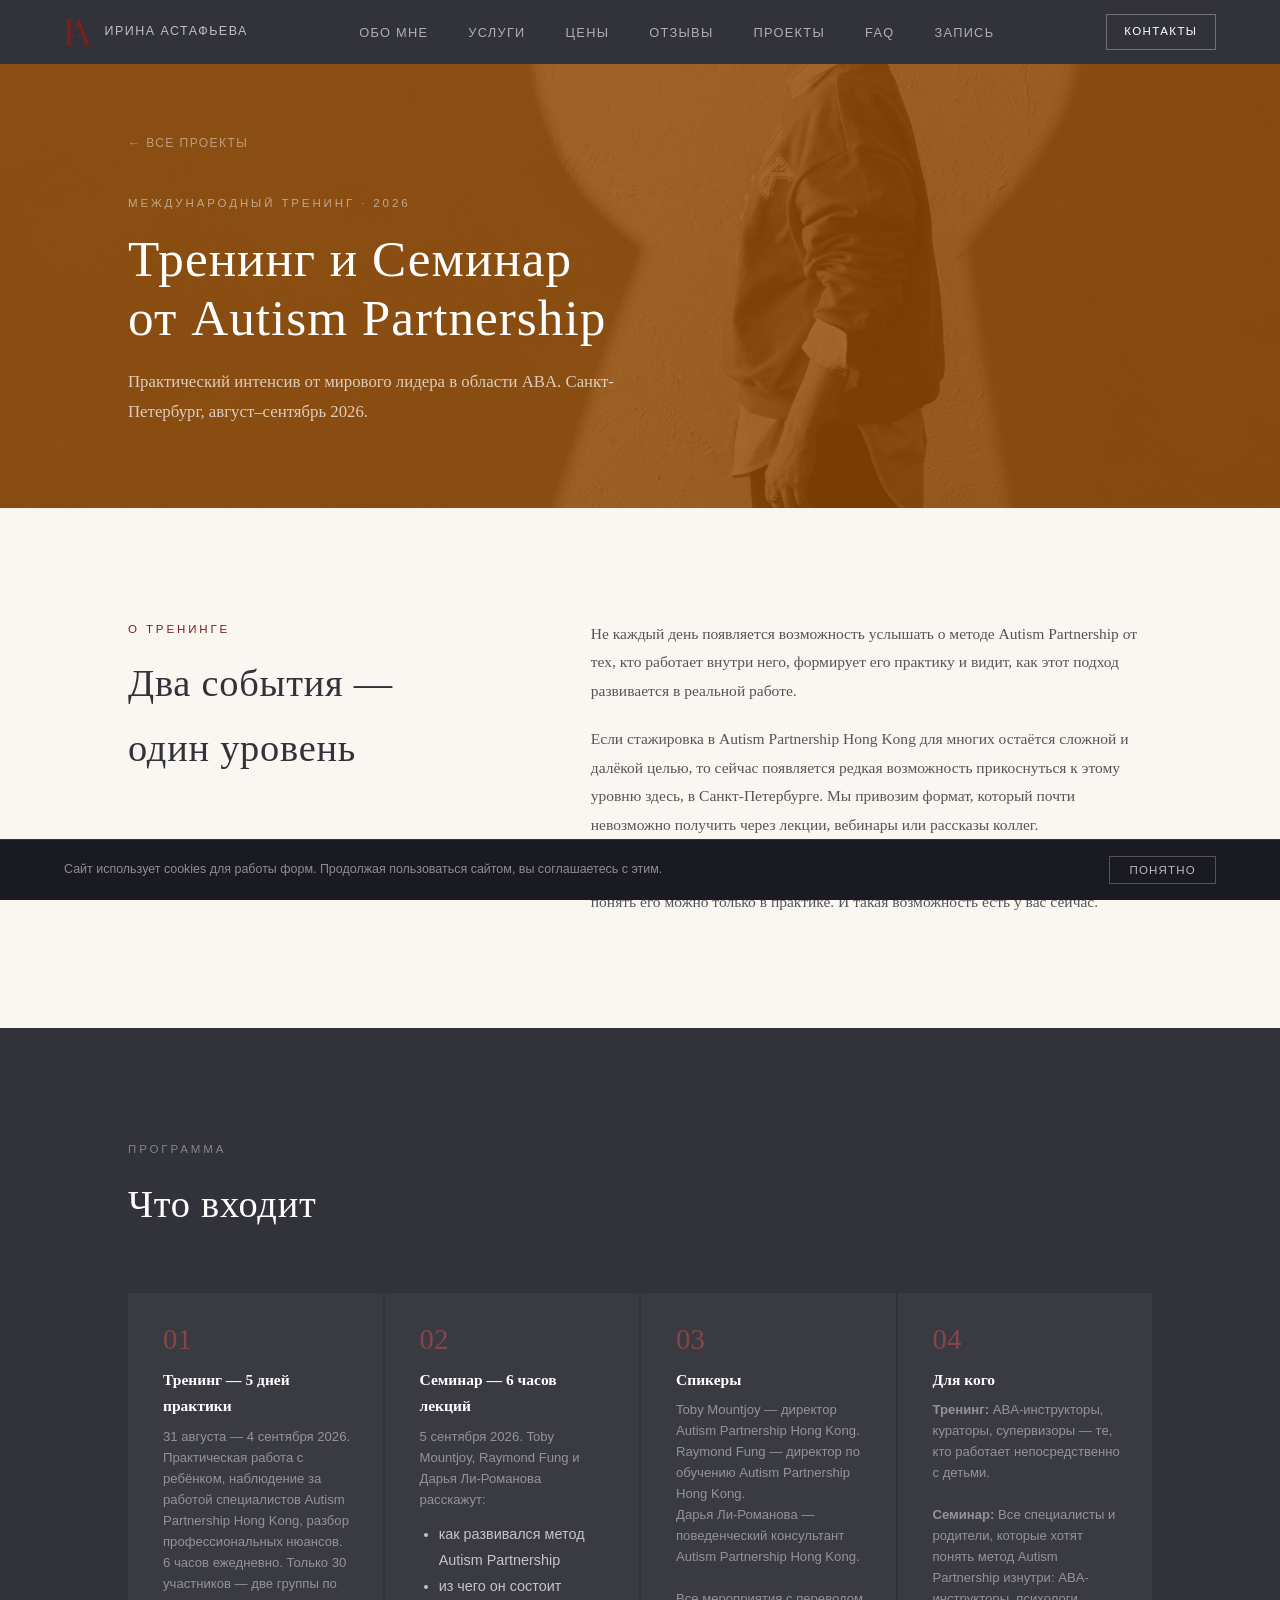
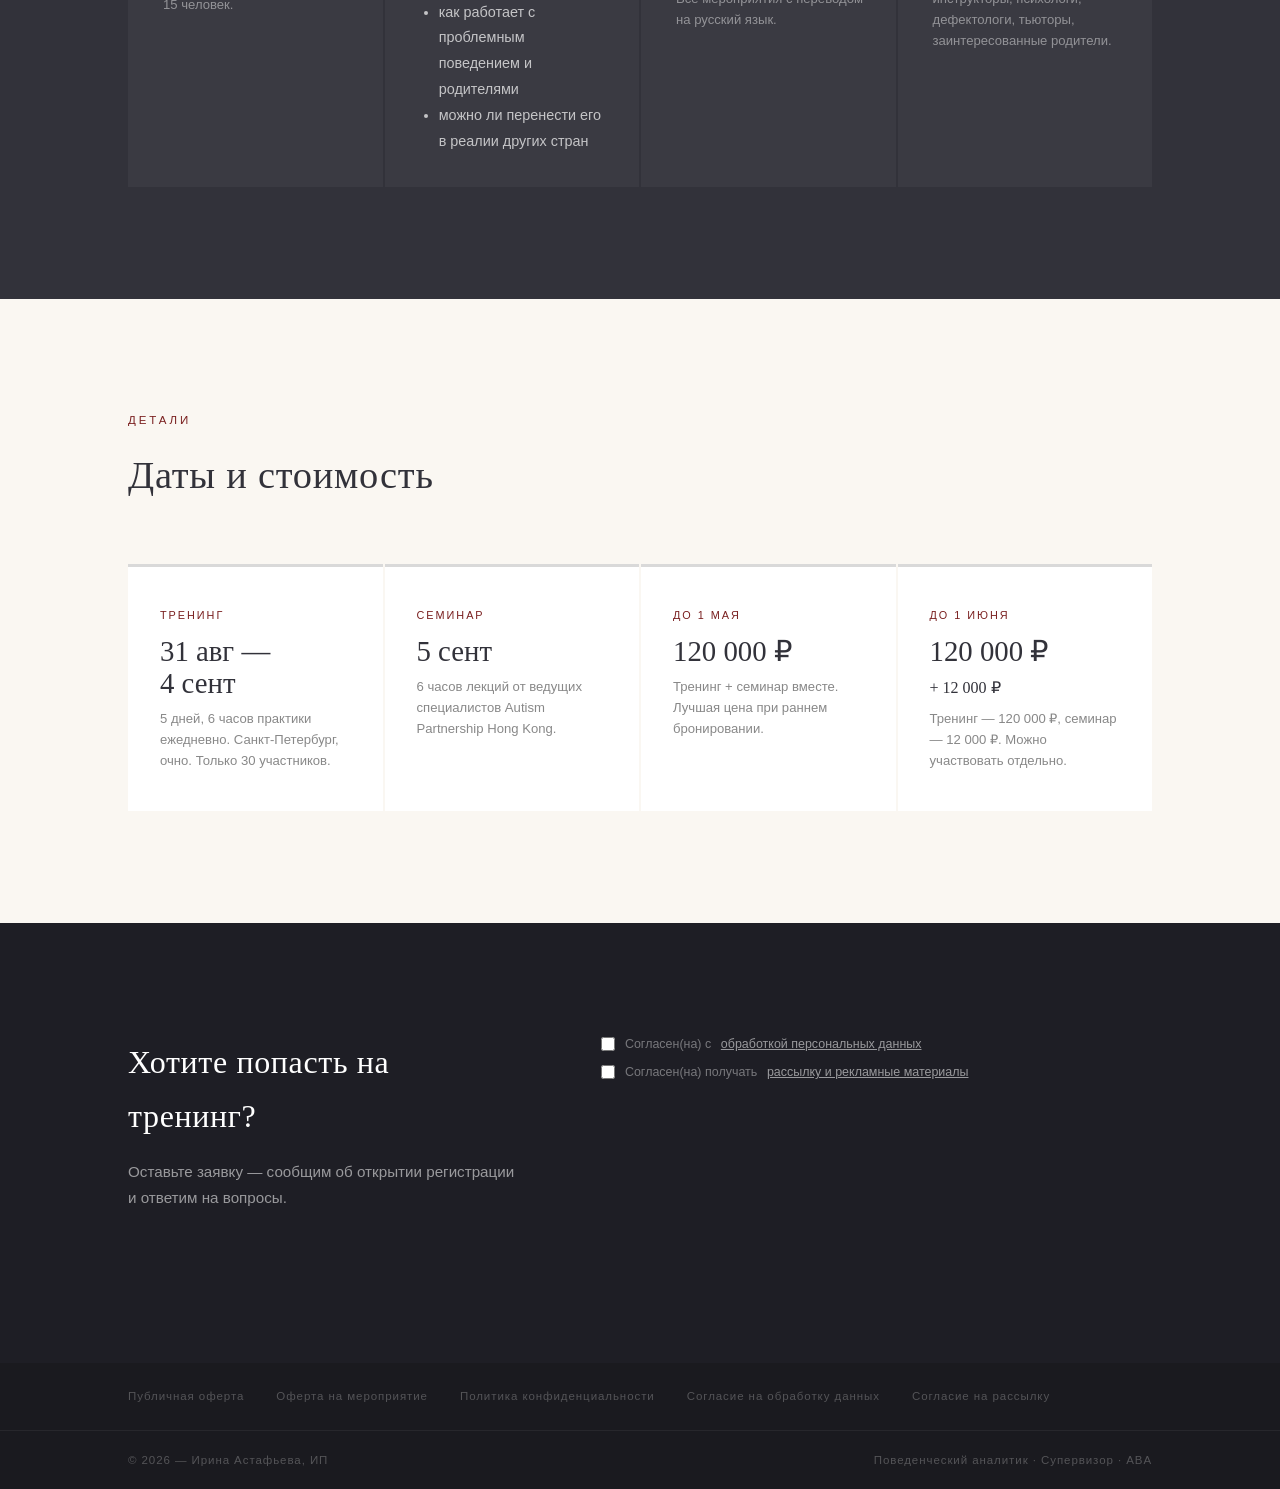
==== autism-partnership-thmjay.html @ 1927830c "Add new pages: projects, AP, supervisions, shared styles, IBAO photo Co-Authored-By: Claude Sonnet 4" ====
<!DOCTYPE html>
<html lang="ru">
<head>
  <meta charset="UTF-8" />
  <meta name="viewport" content="width=device-width, initial-scale=1.0" />
  <title>Тренинг Autism Partnership — Ирина Астафьева</title>
  <link rel="icon" href="photo/Logo.png" type="image/png" />
  <link rel="stylesheet" href="style.css" />
</head>
<body>

  <nav>
    <div class="logo" style="display:flex;align-items:center;gap:0.75rem;">
      <a href="index.html"><img src="photo/Logo.png" alt="Ирина Астафьева" style="height:36px;display:block;" /></a>
      <a href="index.html" style="color:var(--ash);font-family:'Arial',sans-serif;font-size:0.78rem;letter-spacing:0.12em;text-transform:uppercase;opacity:0.85;text-decoration:none;">Ирина Астафьева</a>
    </div>
    <button class="nav-toggle" id="navToggle" aria-label="Меню">
      <span></span><span></span><span></span>
    </button>
    <ul id="navMenu">
      <li><a href="index.html#about">Обо мне</a></li>
      <li><a href="index.html#services">Услуги</a></li>
      <li><a href="index.html#pricing">Цены</a></li>
      <li><a href="index.html#testimonials">Отзывы</a></li>
      <li><a href="projects.html">Проекты</a></li>
      <li><a href="index.html#faq">FAQ</a></li>
      <li><a href="index.html#contact">Запись</a></li>
    </ul>
    <a href="index.html#contact" class="nav-cta">Контакты</a>
  </nav>

  <!-- Герой -->
  <section class="project-hero" style="background: var(--wine);">
    <img class="bg-photo" src="photo/zamok.jpg" alt="" style="object-position:center;" />
    <div class="project-hero-content">
      <a href="projects.html" class="back-link">← Все проекты</a>
      <p class="eyebrow">Международный тренинг · 2026</p>
      <h1>Тренинг и Семинар<br>от Autism Partnership</h1>
      <p>Практический интенсив от мирового лидера в области ABA. Санкт-Петербург, август–сентябрь 2026.</p>
    </div>
  </section>

  <!-- О проекте -->
  <section class="project-about">
    <div>
      <p class="section-label">О тренинге</p>
      <h2 class="section-title">Два события — один уровень</h2>
    </div>
    <div class="project-about-text reveal">
      <p>Не каждый день появляется возможность услышать о методе Autism Partnership от тех, кто работает внутри него, формирует его практику и видит, как этот подход развивается в реальной работе.</p>
      <p>Если стажировка в Autism Partnership Hong Kong для многих остаётся сложной и далёкой целью, то сейчас появляется редкая возможность прикоснуться к этому уровню здесь, в Санкт-Петербурге. Мы привозим формат, который почти невозможно получить через лекции, вебинары или рассказы коллег.</p>
      <p>О подходе Autism Partnership можно читать, слушать, обсуждать. Но по-настоящему понять его можно только в практике. И такая возможность есть у вас сейчас.</p>
    </div>
  </section>

  <!-- Два события -->
  <section class="project-for-whom">
    <p class="section-label">Программа</p>
    <h2 class="section-title">Что входит</h2>
    <div class="for-whom-grid">
      <div class="for-whom-item reveal">
        <div class="fw-num">01</div>
        <h4>Тренинг — 5 дней практики</h4>
        <p>31 августа — 4 сентября 2026.</p>
        <p>Практическая работа с ребёнком, наблюдение за работой специалистов Autism Partnership Hong Kong, разбор профессиональных нюансов.</p>
        <p>6 часов ежедневно. Только 30 участников — две группы по 15 человек.</p>
      </div>
      <div class="for-whom-item reveal">
        <div class="fw-num">02</div>
        <h4>Семинар — 6 часов лекций</h4>
        <p>5 сентября 2026. Toby Mountjoy, Raymond Fung и Дарья Ли-Романова расскажут:</p>
        <ul style="margin-top:0.75rem;padding-left:1.2rem;font-family:'Arial',sans-serif;font-size:0.9rem;color:rgba(255,255,255,0.7);line-height:1.8;">
          <li>как развивался метод Autism Partnership</li>
          <li>из чего он состоит</li>
          <li>как работает с проблемным поведением и родителями</li>
          <li>можно ли перенести его в реалии других стран</li>
        </ul>
      </div>
      <div class="for-whom-item reveal">
        <div class="fw-num">03</div>
        <h4>Спикеры</h4>
        <p>Toby Mountjoy — директор Autism Partnership Hong Kong.<br>Raymond Fung — директор по обучению Autism Partnership Hong Kong.<br>Дарья Ли-Романова — поведенческий консультант Autism Partnership Hong Kong.<br><br>Все мероприятия с переводом на русский язык.</p>
      </div>
      <div class="for-whom-item reveal">
        <div class="fw-num">04</div>
        <h4>Для кого</h4>
        <p><strong>Тренинг:</strong> ABA-инструкторы, кураторы, супервизоры — те, кто работает непосредственно с детьми.<br><br><strong>Семинар:</strong> Все специалисты и родители, которые хотят понять метод Autism Partnership изнутри: ABA-инструкторы, психологи, дефектологи, тьюторы, заинтересованные родители.</p>
      </div>
    </div>
  </section>

  <!-- Формат -->
  <section class="project-format">
    <p class="section-label">Детали</p>
    <h2 class="section-title">Даты и стоимость</h2>
    <div class="format-grid">
      <div class="format-item reveal">
        <p class="f-label">Тренинг</p>
        <div class="f-val">31 авг —<br>4 сент</div>
        <p>5 дней, 6 часов практики ежедневно. Санкт-Петербург, очно. Только 30 участников.</p>
      </div>
      <div class="format-item reveal">
        <p class="f-label">Семинар</p>
        <div class="f-val">5 сент</div>
        <p>6 часов лекций от ведущих специалистов Autism Partnership Hong Kong.</p>
      </div>
      <div class="format-item reveal">
        <p class="f-label">До 1 мая</p>
        <div class="f-val">120 000 ₽</div>
        <p>Тренинг + семинар вместе. Лучшая цена при раннем бронировании.</p>
      </div>
      <div class="format-item reveal">
        <p class="f-label">До 1 июня</p>
        <div class="f-val">120 000 ₽<br><span style="font-size:1rem">+ 12 000 ₽</span></div>
        <p>Тренинг — 120 000 ₽, семинар — 12 000 ₽. Можно участвовать отдельно.</p>
      </div>
    </div>
  </section>

  <!-- CTA -->
  <section class="project-cta-form">
    <div class="project-cta-form-inner">
      <div class="project-cta-form-text">
        <h2>Хотите попасть на тренинг?</h2>
        <p>Оставьте заявку — сообщим об открытии регистрации и ответим на вопросы.</p>
      </div>
      <div class="project-cta-form-embed">
        <div class="form-consents">
          <label><input type="checkbox"> Согласен(на) с <a href="document/CОГЛАСИЕ_НА_ОБРАБОТКУ_ПЕРСОНАЛЬНЫХ_ДАННЫХ.pdf" target="_blank">обработкой персональных данных</a></label>
          <label><input type="checkbox"> Согласен(на) получать <a href="document/СОГЛАСИЕ_НА_ПОЛУЧЕНИЕ_РАССЫЛКИ_И_РЕКЛАМНЫХ_МАТЕРИАЛОВ.pdf" target="_blank">рассылку и рекламные материалы</a></label>
        </div>
        <script src="https://forms.yandex.ru/_static/embed.js"></script>
        <iframe src="https://forms.yandex.ru/u/69e9be0d02848f5976386db5?iframe=1" frameborder="0" name="ya-form-69e9be0d02848f5976386db5" width="100%"></iframe>
        <script>window.addEventListener("message",function(e){if(e.data&&e.data.source==="ya-form-69e9be0d02848f5976386db5"){document.querySelector("[name='ya-form-69e9be0d02848f5976386db5']").style.height=e.data.height+"px";}});</script>
      </div>
    </div>
  </section>

  <footer>
    <div class="footer-top">
      <a href="document/Публичная_оферта_о_заключении_договора_об_оказании_платных_дополнительных.pdf" target="_blank">Публичная оферта</a>
      <a href="document/оферта мероприятие.pdf" target="_blank">Оферта на мероприятие</a>
      <a href="document/Политика конфиденциальности.pdf" target="_blank">Политика конфиденциальности</a>
      <a href="document/CОГЛАСИЕ_НА_ОБРАБОТКУ_ПЕРСОНАЛЬНЫХ_ДАННЫХ.pdf" target="_blank">Согласие на обработку данных</a>
      <a href="document/СОГЛАСИЕ_НА_ПОЛУЧЕНИЕ_РАССЫЛКИ_И_РЕКЛАМНЫХ_МАТЕРИАЛОВ.pdf" target="_blank">Согласие на рассылку</a>
    </div>
    <div class="footer-bottom">
      <span>© 2026 — Ирина Астафьева, ИП</span>
      <span>Поведенческий аналитик · Супервизор · ABA</span>
    </div>
  </footer>

  <div class="mobile-nav">
    <div class="mobile-nav-inner">
      <a href="index.html#services" class="mobile-nav-item">
        <svg viewBox="0 0 24 24"><path d="M17 21v-2a4 4 0 0 0-4-4H5a4 4 0 0 0-4 4v2"/><circle cx="9" cy="7" r="4"/></svg>
        <span>Услуги</span>
      </a>
      <a href="projects.html" class="mobile-nav-item active">
        <svg viewBox="0 0 24 24"><rect x="3" y="3" width="7" height="7"/><rect x="14" y="3" width="7" height="7"/><rect x="14" y="14" width="7" height="7"/><rect x="3" y="14" width="7" height="7"/></svg>
        <span>Проекты</span>
      </a>
      <a href="index.html#pricing" class="mobile-nav-item">
        <svg viewBox="0 0 24 24"><path d="M20.59 13.41l-7.17 7.17a2 2 0 0 1-2.83 0L2 12V2h10l8.59 8.59a2 2 0 0 1 0 2.82z"/><line x1="7" y1="7" x2="7.01" y2="7"/></svg>
        <span>Цены</span>
      </a>
      <a href="index.html#contact" class="mobile-nav-item">
        <svg viewBox="0 0 24 24"><path d="M21 15a2 2 0 0 1-2 2H7l-4 4V5a2 2 0 0 1 2-2h14a2 2 0 0 1 2 2z"/></svg>
        <span>Запись</span>
      </a>
    </div>
  </div>

  <!-- Куки-плашка -->
  <div class="cookie-bar" id="cookieBar">
    <span>Сайт использует cookies для работы форм. Продолжая пользоваться сайтом, вы соглашаетесь с этим.</span>
    <button onclick="document.getElementById('cookieBar').style.display='none';localStorage.setItem('cookie_ok','1')">Понятно</button>
  </div>

  <script src="script.js"></script>
</body>
</html>
---- style.css ----
/* ─── Палитра ──────────────────────────────────── */
:root {
  --terracotta: #7A2020;
  --terracotta-light: #C25050;
  --charcoal:   #32323A;
  --wine:       #934900;
  --ash:        #D9D9D9;
  --olive:      #595D3A;
  --cream:      #FAF7F2;
  --olive-light:#8A8F6A;
}

*, *::before, *::after { box-sizing: border-box; margin: 0; padding: 0; }
html { scroll-behavior: smooth; }

body {
  font-family: 'Georgia', 'Times New Roman', serif;
  background: var(--charcoal);
  color: var(--charcoal);
  line-height: 1.7;
}

h1, h2, h3 {
  font-family: 'Georgia', serif;
  font-weight: normal;
  letter-spacing: 0.02em;
}

/* ─── Навигация ────────────────────────────────── */
nav {
  position: fixed;
  top: 0; left: 0; right: 0;
  z-index: 100;
  background: var(--charcoal);
  display: flex;
  justify-content: space-between;
  align-items: center;
  padding: 0 5%;
  height: 64px;
}

nav .logo {
  color: var(--ash);
  font-size: 0.83rem;
  letter-spacing: 0.15em;
  text-transform: uppercase;
}

nav .logo span { color: var(--terracotta); }

nav ul {
  list-style: none;
  display: flex;
  gap: 2.5rem;
}

nav ul a {
  text-decoration: none;
  color: var(--ash);
  font-family: 'Arial', sans-serif;
  font-size: 0.8rem;
  letter-spacing: 0.1em;
  text-transform: uppercase;
  opacity: 0.75;
  transition: opacity 0.2s, color 0.2s;
}

nav ul a:hover { opacity: 1; color: var(--terracotta); }

.nav-cta {
  text-decoration: none;
  font-family: 'Arial', sans-serif;
  font-size: 0.72rem;
  letter-spacing: 0.12em;
  text-transform: uppercase;
  color: #fff;
  border: 1px solid rgba(255,255,255,0.3);
  padding: 0.45rem 1.1rem;
  transition: border-color 0.2s, color 0.2s;
  white-space: nowrap;
}

.nav-cta:hover {
  border-color: var(--terracotta-light);
  color: var(--terracotta-light);
}

@media (max-width: 768px) {
  .nav-cta { display: none; }
  body { padding-bottom: 64px; }
}

/* ─── Мобильный боттом-бар ───────────────────── */
.mobile-nav {
  display: none;
  position: fixed;
  bottom: 0; left: 0; right: 0;
  z-index: 200;
  background: var(--charcoal);
  border-top: 1px solid rgba(255,255,255,0.08);
  height: 64px;
}

.mobile-nav-inner {
  display: flex;
  height: 100%;
}

.mobile-nav-item {
  flex: 1;
  display: flex;
  flex-direction: column;
  align-items: center;
  justify-content: center;
  gap: 4px;
  text-decoration: none;
  color: rgba(255,255,255,0.45);
  transition: color 0.2s;
}

.mobile-nav-item:hover,
.mobile-nav-item.active {
  color: var(--terracotta-light);
}

.mobile-nav-item svg {
  width: 22px;
  height: 22px;
  stroke: currentColor;
  fill: none;
  stroke-width: 1.5;
  stroke-linecap: round;
  stroke-linejoin: round;
}

.mobile-nav-item span {
  font-family: 'Arial', sans-serif;
  font-size: 0.6rem;
  letter-spacing: 0.08em;
  text-transform: uppercase;
}

@media (max-width: 768px) {
  .mobile-nav { display: block; }
}

/* Бургер */
.nav-toggle {
  display: none;
  flex-direction: column;
  justify-content: center;
  gap: 5px;
  background: none;
  border: none;
  cursor: pointer;
  padding: 4px;
  z-index: 101;
}

.nav-toggle span {
  display: block;
  width: 24px;
  height: 1.5px;
  background: var(--ash);
  transition: transform 0.3s, opacity 0.3s;
}

.nav-toggle.open span:nth-child(1) { transform: translateY(6.5px) rotate(45deg); }
.nav-toggle.open span:nth-child(2) { opacity: 0; }
.nav-toggle.open span:nth-child(3) { transform: translateY(-6.5px) rotate(-45deg); }

@media (max-width: 860px) {
  .nav-toggle { display: flex; }

  nav ul {
    display: none;
    position: fixed;
    top: 64px; left: 0; right: 0;
    background: var(--charcoal);
    flex-direction: column;
    gap: 0;
    padding: 1rem 0 1.5rem;
    border-top: 1px solid rgba(255,255,255,0.08);
    z-index: 100;
  }

  nav ul.open { display: flex; }

  nav ul li a {
    display: block;
    padding: 0.85rem 5%;
    font-size: 0.82rem;
    opacity: 0.8;
  }

  .hero { grid-template-columns: 1fr; height: auto; }
  .hero-visual { min-height: 55vw; }
  .hero-text { padding: 6rem 6% 3rem; }
  .hero-stats { gap: 1.5rem; }
}

@media (max-width: 600px) {
  .hero-text h1 { font-size: clamp(1.8rem, 7vw, 2.5rem); }
  .hero-stats { flex-wrap: wrap; gap: 1.2rem 2rem; }
  .form-row { grid-template-columns: 1fr; }
  .projects-row { grid-template-columns: 1fr; }
  .audience-grid { grid-template-columns: 1fr; }
  .pricing-grid { grid-template-columns: 1fr; }
  .who-grid { grid-template-columns: 1fr; }
  #contact { grid-template-columns: 1fr; gap: 3rem; }
}

/* ─── Герой ────────────────────────────────────── */
.hero {
  height: 100vh;
  padding-top: 64px;
  display: grid;
  grid-template-columns: 1fr 1fr;
  align-items: stretch;
  background: var(--terracotta);
}

.hero-text {
  padding: 5% 8% 5% 10%;
  background: var(--terracotta);
  display: flex;
  flex-direction: column;
  justify-content: center;
}

.hero-text .eyebrow {
  font-family: 'Arial', sans-serif;
  font-size: 0.75rem;
  letter-spacing: 0.22em;
  text-transform: uppercase;
  color: rgba(255,255,255,0.55);
  margin-bottom: 1.8rem;
}

.hero-text h1 {
  font-size: clamp(2.2rem, 4vw, 3.4rem);
  color: #fff;
  line-height: 1.2;
  margin-bottom: 1.5rem;
}

.hero-text h1 em {
  font-style: normal;
  color: rgba(255,255,255,0.65);
}

.hero-text p {
  font-size: 1.05rem;
  color: rgba(255,255,255,0.75);
  max-width: 460px;
  margin-bottom: 2.5rem;
  line-height: 1.8;
}

.hero-cta { display: flex; gap: 1rem; flex-wrap: wrap; }

.btn-primary {
  display: inline-flex;
  align-items: center;
  justify-content: center;
  padding: 0.9rem 2.2rem;
  background: #fff;
  color: var(--terracotta);
  text-decoration: none;
  font-family: 'Arial', sans-serif;
  font-size: 0.82rem;
  letter-spacing: 0.12em;
  text-transform: uppercase;
  transition: background 0.25s, color 0.25s;
  line-height: 1;
}

.btn-primary:hover { background: var(--charcoal); color: #fff; }

.btn-outline {
  display: inline-flex;
  align-items: center;
  justify-content: center;
  padding: 0.9rem 2.2rem;
  border: 1.5px solid rgba(255,255,255,0.5);
  color: #fff;
  text-decoration: none;
  font-family: 'Arial', sans-serif;
  font-size: 0.82rem;
  letter-spacing: 0.12em;
  text-transform: uppercase;
  transition: background 0.25s, color 0.25s;
  line-height: 1;
}

.btn-outline:hover { background: rgba(255,255,255,0.12); }

.hero-visual {
  background: var(--olive);
  position: relative;
  overflow: hidden;
  display: flex;
  flex-direction: column;
  justify-content: flex-end;
}

.hero-visual img {
  position: absolute;
  inset: 0;
  width: 100%; height: 100%;
  object-fit: cover;
  object-position: center top;
}

.hero-visual .deco-circle-1 {
  position: absolute;
  top: -100px; right: -100px;
  width: 420px; height: 420px;
  border-radius: 50%;
  background: var(--terracotta);
  opacity: 0.16;
}

.hero-visual .deco-circle-2 {
  position: absolute;
  top: 30%; left: -80px;
  width: 200px; height: 200px;
  border-radius: 50%;
  background: var(--charcoal);
  opacity: 0.18;
}

.hero-visual .deco-line {
  position: absolute;
  top: 50%; left: 0; right: 0;
  height: 1px;
  background: rgba(255,255,255,0.1);
}

/* Большая цитата поверх визуала */
.hero-quote {
  position: relative;
  z-index: 2;
  padding: 3rem 3rem 3.5rem;
  border-top: 1px solid rgba(255,255,255,0.2);
  background: linear-gradient(to top, rgba(0,0,0,0.65) 0%, transparent 100%);
}

.hero-quote blockquote {
  font-size: 1.05rem;
  font-style: italic;
  color: rgba(255,255,255,0.9);
  line-height: 1.7;
  margin-bottom: 0.75rem;
}

.hero-quote cite {
  font-family: 'Arial', sans-serif;
  font-size: 0.72rem;
  letter-spacing: 0.18em;
  text-transform: uppercase;
  color: rgba(255,255,255,0.45);
  font-style: normal;
}

/* Плашка статистики */
.hero-stats {
  display: flex;
  gap: 3rem;
  margin-top: 3rem;
  padding-top: 2.5rem;
  border-top: 1px solid rgba(217,217,217,0.2);
}

.stat { text-align: left; }

.stat .num {
  font-size: 2rem;
  color: #fff;
  line-height: 1;
  margin-bottom: 0.3rem;
}

.stat .label {
  font-family: 'Arial', sans-serif;
  font-size: 0.72rem;
  letter-spacing: 0.12em;
  text-transform: uppercase;
  color: rgba(255,255,255,0.45);
}

/* ─── Услуги ────────────────────────────────────── */
#services {
  padding: 8rem 10%;
  background: var(--terracotta);
}

.section-label {
  font-family: 'Arial', sans-serif;
  font-size: 0.72rem;
  letter-spacing: 0.25em;
  text-transform: uppercase;
  color: rgba(255,255,255,0.5);
  margin-bottom: 0.75rem;
}

.section-title {
  font-size: clamp(1.7rem, 3vw, 2.5rem);
  color: #fff;
  margin-bottom: 1rem;
}

.section-subtitle {
  color: rgba(255,255,255,0.7);
  font-size: 1rem;
  max-width: 560px;
  margin-bottom: 4.5rem;
  line-height: 1.8;
}

.services-grid {
  display: grid;
  grid-template-columns: repeat(auto-fit, minmax(270px, 1fr));
  gap: 2px;
}

.service-card {
  padding: 2.5rem 2rem 2.5rem;
  background: rgba(0,0,0,0.25);
  transition: background 0.25s;
  display: flex;
  flex-direction: column;
  position: relative;
  cursor: default;
}

.service-card:hover {
  background: rgba(0,0,0,0.4);
}

.service-card:hover h3,
.service-card:hover p,
.service-card:hover .s-tag {
  color: #fff;
}

.service-card:hover .icon { background: var(--olive); }

.service-card .icon {
  width: 46px; height: 46px;
  background: rgba(255,255,255,0.15);
  margin-bottom: 1.8rem;
  display: flex;
  align-items: center;
  justify-content: center;
  transition: background 0.25s;
}

.service-card .icon svg {
  width: 22px; height: 22px;
  stroke: #fff;
  fill: none;
  stroke-width: 1.8;
  stroke-linecap: round;
  stroke-linejoin: round;
}

.service-card h3 {
  font-size: 1.08rem;
  color: #fff;
  margin-bottom: 0.7rem;
  transition: color 0.25s;
}

.service-card p {
  font-size: 0.9rem;
  color: rgba(255,255,255,0.65);
  line-height: 1.7;
  transition: color 0.25s;
}

.service-card .s-tag {
  display: inline-block;
  margin-top: auto;
  padding-top: 1.5rem;
  font-family: 'Arial', sans-serif;
  font-size: 0.68rem;
  letter-spacing: 0.15em;
  text-transform: uppercase;
  color: rgba(255,255,255,0.4);
  transition: color 0.25s;
}

.service-card .num-badge {
  position: absolute;
  top: 1.8rem; right: 1.8rem;
  font-family: 'Arial', sans-serif;
  font-size: 0.68rem;
  color: rgba(255,255,255,0.2);
  letter-spacing: 0.1em;
}

/* ─── О специалисте ─────────────────────────────── */
#about {
  padding: 8rem 10%;
  display: grid;
  grid-template-columns: 1fr 1fr;
  gap: 7rem;
  align-items: center;
  background: var(--charcoal);
}

.about-photo-wrap {
  position: relative;
}

.about-photo {
  width: 100%;
  aspect-ratio: 3/4;
  background: var(--olive);
  position: relative;
  overflow: hidden;
}

.about-photo-placeholder {
  width: 100%;
  height: 100%;
  display: flex;
  align-items: center;
  justify-content: center;
  font-family: 'Arial', sans-serif;
  font-size: 0.75rem;
  letter-spacing: 0.1em;
  color: rgba(255,255,255,0.3);
  text-transform: uppercase;
}

.about-photo-wrap::after {
  content: '';
  position: absolute;
  bottom: -20px; right: -20px;
  width: 100%; height: 100%;
  border: 2px solid var(--terracotta);
  z-index: 0;
  pointer-events: none;
}

.about-text { position: relative; z-index: 1; }

.about-text .eyebrow {
  font-family: 'Arial', sans-serif;
  font-size: 0.72rem;
  letter-spacing: 0.22em;
  text-transform: uppercase;
  color: var(--terracotta);
  margin-bottom: 1.2rem;
}

.about-text h2 {
  font-size: clamp(1.6rem, 2.5vw, 2.2rem);
  color: #fff;
  line-height: 1.25;
  margin-bottom: 0.5rem;
}

.about-text .title-role {
  font-family: 'Arial', sans-serif;
  font-size: 0.82rem;
  letter-spacing: 0.12em;
  text-transform: uppercase;
  color: var(--olive-light);
  margin-bottom: 2rem;
}

.about-text p {
  font-size: 0.97rem;
  line-height: 1.85;
  color: rgba(217,217,217,0.78);
  margin-bottom: 1.1rem;
}

.about-text p strong {
  color: #fff;
  font-style: italic;
  font-weight: normal;
}

.credentials {
  display: flex;
  flex-direction: column;
  gap: 0.65rem;
  margin-top: 2rem;
  padding-top: 2rem;
  border-top: 1px solid rgba(255,255,255,0.1);
}

.credential {
  display: flex;
  align-items: center;
  gap: 1rem;
  font-family: 'Arial', sans-serif;
  font-size: 0.8rem;
  letter-spacing: 0.03em;
  color: var(--ash);
}

.credential::before {
  content: '';
  display: block;
  width: 20px; height: 1px;
  background: var(--terracotta);
  flex-shrink: 0;
}

/* ─── Для кого ────────────────────────────────── */
#audience {
  padding: 8rem 10%;
  background: var(--cream);
}

#audience .section-label { color: var(--terracotta); }
#audience .section-title { color: var(--charcoal); }

.audience-grid {
  display: grid;
  grid-template-columns: 1fr 1fr;
  gap: 2px;
  margin-top: 4rem;
}

.audience-card {
  padding: 3.5rem 3rem;
  position: relative;
  overflow: hidden;
}

.audience-card.for-spec {
  background: var(--olive);
  color: #fff;
}

.audience-card.for-parents {
  background: var(--terracotta);
  color: #fff;
}

.audience-card .big-letter {
  position: absolute;
  top: -0.5rem; right: 1.5rem;
  font-size: 9rem;
  font-family: 'Georgia', serif;
  color: rgba(255,255,255,0.07);
  line-height: 1;
  pointer-events: none;
}

.audience-card .a-label {
  font-family: 'Arial', sans-serif;
  font-size: 0.7rem;
  letter-spacing: 0.22em;
  text-transform: uppercase;
  opacity: 0.6;
  margin-bottom: 1.2rem;
}

.audience-card h3 {
  font-size: 1.6rem;
  margin-bottom: 1.2rem;
  line-height: 1.2;
}

.audience-card p {
  font-size: 0.93rem;
  opacity: 0.85;
  line-height: 1.75;
  margin-bottom: 2rem;
}

.audience-card ul {
  list-style: none;
  display: flex;
  flex-direction: column;
  gap: 0.6rem;
}

.audience-card ul li {
  font-family: 'Arial', sans-serif;
  font-size: 0.85rem;
  opacity: 0.85;
  padding-left: 1.2rem;
  position: relative;
}

.audience-card ul li::before {
  content: '—';
  position: absolute;
  left: 0;
  opacity: 0.5;
}

/* ─── Фото-полоса ───────────────────────────────── */
.photo-strip {
  display: grid;
  grid-template-columns: 1fr 1fr 1fr;
  gap: 2px;
  background: var(--charcoal);
}

.photo-strip-item {
  aspect-ratio: 3/4;
  overflow: hidden;
  position: relative;
}

.photo-strip-item img {
  width: 100%; height: 100%;
  object-fit: cover;
  object-position: center;
  display: block;
  transition: transform 0.5s ease;
}

.photo-strip-item:hover img { transform: scale(1.04); }

/* Фото в подходе */
.approach-with-photo {
  display: grid;
  grid-template-columns: 1fr 1.4fr;
  gap: 6rem;
  align-items: start;
  margin-top: 5rem;
}

.approach-photo {
  aspect-ratio: 3/4;
  overflow: hidden;
  position: sticky;
  top: 90px;
}

.approach-photo img {
  width: 100%; height: 100%;
  object-fit: cover;
  object-position: center top;
}

/* ─── Подход ────────────────────────────────────── */
#approach {
  padding: 8rem 10%;
  background: var(--cream);
}

#approach .section-label { color: var(--terracotta); }
#approach .section-title { color: var(--charcoal); }
#approach .section-subtitle { color: #666; }

.approach-steps {
  display: flex;
  flex-direction: column;
  gap: 2.5rem;
}

.step { padding: 0; }

.step-dot {
  width: 54px; height: 54px;
  border-radius: 50%;
  background: var(--cream);
  border: 1.5px solid var(--ash);
  display: flex;
  align-items: center;
  justify-content: center;
  margin-bottom: 1rem;
  font-family: 'Arial', sans-serif;
  font-size: 0.75rem;
  color: var(--terracotta);
  letter-spacing: 0.05em;
  position: relative;
  z-index: 1;
  transition: background 0.25s, border-color 0.25s;
}

.step:hover .step-dot {
  background: var(--terracotta);
  border-color: var(--terracotta);
  color: #fff;
}

.step h3 {
  font-size: 1rem;
  color: var(--charcoal);
  margin-bottom: 0.65rem;
}

.step p {
  font-size: 0.87rem;
  color: #777;
  line-height: 1.65;
}

/* ─── Проекты / анонс ────────────────────────── */
#projects {
  padding: 8rem 10%;
  background: var(--charcoal);
  color: #fff;
}

#projects .section-label { color: var(--olive-light); }

#projects .section-title { color: #fff; }

#projects .section-subtitle { color: rgba(217,217,217,0.65); }

.section-header-row {
  display: flex;
  align-items: flex-start;
  justify-content: space-between;
  gap: 1.5rem;
  margin-bottom: 3rem;
}

@media (max-width: 600px) {
  .section-header-row {
    flex-direction: column;
    gap: 1.2rem;
  }
}

.projects-row {
  display: grid;
  grid-template-columns: 2fr 1fr;
  gap: 2px;
  margin-top: 4rem;
}

.project-featured {
  background: var(--wine);
  padding: 3.5rem 3rem;
  position: relative;
  overflow: hidden;
}

.project-featured::before {
  content: 'БОЛЬШОЙ ПРОЕКТ';
  position: absolute;
  top: 2rem; right: 2rem;
  font-family: 'Arial', sans-serif;
  font-size: 0.65rem;
  letter-spacing: 0.2em;
  color: rgba(255,255,255,0.35);
}

a.project-featured { color: inherit; }
a.project-featured h3,
a.project-featured p { color: inherit; }

.project-featured h3 { font-size: 1.5rem; margin-bottom: 1rem; }

.project-featured p {
  font-size: 0.93rem;
  opacity: 0.8;
  line-height: 1.75;
  margin-bottom: 2rem;
}

.project-featured .soon {
  font-family: 'Arial', sans-serif;
  font-size: 0.72rem;
  letter-spacing: 0.2em;
  text-transform: uppercase;
  color: rgba(255,255,255,0.4);
  padding: 0.5rem 1rem;
  border: 1px solid rgba(255,255,255,0.15);
  display: inline-block;
}

.project-aside {
  display: flex;
  flex-direction: column;
  gap: 2px;
}

.project-mini {
  background: rgba(255,255,255,0.05);
  padding: 2rem;
  flex: 1;
  border-left: 3px solid transparent;
  transition: border-color 0.2s, background 0.2s;
}

.project-mini:hover {
  border-left-color: var(--terracotta);
  background: rgba(255,255,255,0.08);
}

a.project-mini { color: inherit; }
a.project-mini h4,
a.project-mini p { color: inherit; }

.project-mini h4 {
  font-size: 0.97rem;
  color: #fff;
  margin-bottom: 0.5rem;
}

.project-mini p {
  font-size: 0.82rem;
  color: rgba(217,217,217,0.55);
  line-height: 1.6;
}

/* ─── Контакт / Запись ───────────────────────── */
#contact {
  padding: 8rem 10%;
  display: grid;
  grid-template-columns: 1fr 1fr;
  gap: 7rem;
  align-items: start;
  background: var(--charcoal);
}

#contact .section-label { color: rgba(255,255,255,0.4); }

#contact h2 {
  font-size: clamp(1.6rem, 2.5vw, 2.2rem);
  color: #fff;
  margin-bottom: 1.2rem;
}

#contact > div > p {
  font-size: 0.97rem;
  color: rgba(255,255,255,0.6);
  line-height: 1.8;
  margin-bottom: 2.5rem;
}

.contact-channels {
  display: flex;
  flex-direction: column;
  gap: 1.4rem;
}

.channel {
  display: flex;
  align-items: center;
  gap: 1.2rem;
  text-decoration: none;
  color: rgba(255,255,255,0.8);
  font-family: 'Arial', sans-serif;
  font-size: 0.85rem;
  transition: color 0.2s;
}

.channel:hover { color: #fff; }

.channel-icon {
  width: 40px; height: 40px;
  background: rgba(255,255,255,0.1);
  display: flex;
  align-items: center;
  justify-content: center;
  flex-shrink: 0;
  transition: background 0.2s;
}

.channel:hover .channel-icon { background: var(--terracotta); }

.channel-icon svg {
  width: 18px; height: 18px;
  stroke: #fff;
  fill: none;
  stroke-width: 1.8;
  stroke-linecap: round;
  stroke-linejoin: round;
}

.channel-text strong {
  display: block;
  font-size: 0.68rem;
  letter-spacing: 0.15em;
  text-transform: uppercase;
  color: rgba(255,255,255,0.35);
  margin-bottom: 0.15rem;
}

.contact-form {
  display: flex;
  flex-direction: column;
  gap: 1rem;
}

.form-row { display: grid; grid-template-columns: 1fr 1fr; gap: 1rem; }

.contact-form input,
.contact-form select,
.contact-form textarea {
  background: rgba(255,255,255,0.07);
  border: 1.5px solid rgba(255,255,255,0.15);
  color: #fff;
  padding: 0.9rem 1.1rem;
  font-family: 'Arial', sans-serif;
  font-size: 0.88rem;
  outline: none;
  transition: border-color 0.2s;
  resize: none;
  -webkit-appearance: none;
  appearance: none;
}

.contact-form input:focus,
.contact-form select:focus,
.contact-form textarea:focus {
  border-color: var(--terracotta);
}

.contact-form textarea { height: 110px; }

.contact-form select {
  cursor: pointer;
  background-image: url("data:image/svg+xml,%3Csvg xmlns='http://www.w3.org/2000/svg' width='12' height='8' viewBox='0 0 12 8'%3E%3Cpath d='M1 1l5 5 5-5' stroke='rgba(255,255,255,0.45)' stroke-width='1.5' fill='none' stroke-linecap='round'/%3E%3C/svg%3E");
  background-repeat: no-repeat;
  background-position: right 1.1rem center;
  padding-right: 2.5rem;
}

.contact-form select option {
  background: #2a2a30;
  color: #fff;
}

.contact-form select option:disabled {
  color: rgba(255,255,255,0.35);
}

.btn-dark {
  display: inline-block;
  padding: 0.95rem 2.5rem;
  background: var(--terracotta);
  color: #fff;
  border: none;
  font-family: 'Arial', sans-serif;
  font-size: 0.8rem;
  letter-spacing: 0.14em;
  text-transform: uppercase;
  cursor: pointer;
  transition: background 0.25s;
  align-self: flex-start;
}

.btn-dark:hover { background: #5a1515; }

.form-note {
  font-family: 'Arial', sans-serif;
  font-size: 0.72rem;
  color: rgba(255,255,255,0.3);
  letter-spacing: 0.04em;
}

.ya-form-wrap {
  width: 100%;
}

.ya-form-wrap iframe {
  width: 100%;
  min-height: 100px;
  border: none;
  display: block;
}

/* ─── Документы / Оферта ────────────────────── */
#docs {
  padding: 5rem 10%;
  background: var(--charcoal);
}

.docs-row {
  display: flex;
  gap: 2px;
  margin-top: 2.5rem;
  flex-wrap: wrap;
}

.doc-link {
  display: flex;
  align-items: center;
  gap: 1rem;
  padding: 1.2rem 2rem;
  background: rgba(255,255,255,0.05);
  text-decoration: none;
  color: var(--ash);
  font-family: 'Arial', sans-serif;
  font-size: 0.8rem;
  letter-spacing: 0.08em;
  transition: background 0.2s, color 0.2s;
}

.doc-link:hover { background: var(--terracotta); color: #fff; }

.doc-soon { opacity: 0.45; pointer-events: none; cursor: default; }

/* ─── Fade-in при скролле ─────────────────────── */
.reveal {
  opacity: 0;
  transform: translateY(28px);
  transition: opacity 0.65s ease, transform 0.65s ease;
}

.reveal.visible {
  opacity: 1;
  transform: none;
}

/* ─── Куки-плашка ────────────────────────────── */
#cookieBar {
  position: fixed;
  bottom: 0; left: 0; right: 0;
  z-index: 300;
  background: #1a1a22;
  border-top: 1px solid rgba(255,255,255,0.1);
  padding: 1rem 5%;
  display: flex;
  align-items: center;
  justify-content: space-between;
  gap: 2rem;
}

#cookieBar span {
  font-family: 'Arial', sans-serif;
  font-size: 0.78rem;
  color: rgba(255,255,255,0.5);
  line-height: 1.5;
  flex: 1;
}

#cookieBar button {
  background: none;
  border: 1px solid rgba(255,255,255,0.25);
  color: rgba(255,255,255,0.7);
  font-family: 'Arial', sans-serif;
  font-size: 0.72rem;
  letter-spacing: 0.1em;
  text-transform: uppercase;
  padding: 0.45rem 1.2rem;
  cursor: pointer;
  white-space: nowrap;
  flex-shrink: 0;
  transition: border-color 0.2s, color 0.2s;
}

#cookieBar button:hover {
  border-color: var(--terracotta-light);
  color: var(--terracotta-light);
}

@media (max-width: 768px) {
  #cookieBar { bottom: 64px; gap: 0.8rem; padding: 0.8rem 6%; }
  #cookieBar span { font-size: 0.72rem; }
}

/* ─── Кнопка наверх ───────────────────────────── */
#back-to-top {
  position: fixed;
  bottom: 2rem;
  right: 2rem;
  width: 44px;
  height: 44px;
  background: var(--terracotta);
  border: none;
  cursor: pointer;
  display: flex;
  align-items: center;
  justify-content: center;
  opacity: 0;
  pointer-events: none;
  transition: opacity 0.3s, background 0.2s;
  z-index: 99;
}

#back-to-top.visible {
  opacity: 1;
  pointer-events: auto;
}

#back-to-top:hover { background: var(--charcoal); }

@media (max-width: 768px) {
  #back-to-top { bottom: 74px; }
}

#back-to-top svg {
  width: 18px;
  height: 18px;
  stroke: #fff;
  fill: none;
  stroke-width: 2;
  stroke-linecap: round;
  stroke-linejoin: round;
}

.doc-soon::after {
  content: 'скоро';
  margin-left: auto;
  font-size: 0.65rem;
  letter-spacing: 0.15em;
  text-transform: uppercase;
  color: var(--ash);
  opacity: 0.5;
}

.doc-link svg {
  width: 16px; height: 16px;
  stroke: currentColor;
  fill: none;
  stroke-width: 1.8;
  stroke-linecap: round;
  stroke-linejoin: round;
  flex-shrink: 0;
}

/* ─── Брендовый блок ────────────────────────── */
#brand {
  padding: 7rem 10% 6rem;
  background: #1e1e24;
  padding-top: calc(64px + 5rem);
}

.brand-header {
  display: flex;
  justify-content: space-between;
  align-items: flex-end;
  margin-bottom: 4rem;
  border-bottom: 1px solid rgba(255,255,255,0.07);
  padding-bottom: 2rem;
}

.brand-header h2 {
  font-size: clamp(1.6rem, 3vw, 2.4rem);
  color: #fff;
}

.brand-header p {
  font-family: 'Arial', sans-serif;
  font-size: 0.75rem;
  letter-spacing: 0.18em;
  text-transform: uppercase;
  color: rgba(255,255,255,0.25);
  max-width: 280px;
  text-align: right;
  line-height: 1.6;
}

/* Палитра */
.brand-section-label {
  font-family: 'Arial', sans-serif;
  font-size: 0.68rem;
  letter-spacing: 0.25em;
  text-transform: uppercase;
  color: rgba(255,255,255,0.25);
  margin-bottom: 1.2rem;
}

.swatches {
  display: flex;
  gap: 2px;
  margin-bottom: 4.5rem;
}

.swatch {
  flex: 1;
  aspect-ratio: 0.85;
  position: relative;
  transition: flex 0.3s;
}

.swatch:hover { flex: 1.4; }

.swatch-inner {
  position: absolute;
  inset: 0;
  display: flex;
  flex-direction: column;
  justify-content: flex-end;
  padding: 1rem 0.85rem;
}

.swatch-hex {
  font-family: 'Arial', sans-serif;
  font-size: 0.72rem;
  letter-spacing: 0.1em;
  margin-bottom: 0.2rem;
}

.swatch-name {
  font-family: 'Georgia', serif;
  font-size: 0.9rem;
  line-height: 1.2;
}

.swatch-role {
  font-family: 'Arial', sans-serif;
  font-size: 0.62rem;
  letter-spacing: 0.1em;
  text-transform: uppercase;
  margin-top: 0.3rem;
  opacity: 0.55;
}

/* Шрифты */
.brand-fonts {
  display: grid;
  grid-template-columns: 1fr 1fr;
  gap: 2px;
  margin-bottom: 4.5rem;
}

.font-card {
  background: rgba(255,255,255,0.04);
  padding: 2.5rem 2.5rem 2rem;
  border-top: 2px solid transparent;
  transition: border-color 0.2s;
}

.font-card:first-child { border-top-color: var(--terracotta); }
.font-card:last-child  { border-top-color: var(--olive); }

.font-card .font-meta {
  font-family: 'Arial', sans-serif;
  font-size: 0.68rem;
  letter-spacing: 0.18em;
  text-transform: uppercase;
  color: rgba(255,255,255,0.25);
  margin-bottom: 1.2rem;
}

.font-card .font-sample-serif {
  font-family: 'Georgia', 'Times New Roman', serif;
  font-size: clamp(2rem, 4vw, 3rem);
  color: #fff;
  line-height: 1.2;
  font-weight: normal;
  margin-bottom: 1rem;
}

.font-card .font-sample-sans {
  font-family: 'Arial', 'Helvetica Neue', sans-serif;
  font-size: clamp(1.4rem, 2.5vw, 2rem);
  color: #fff;
  line-height: 1.3;
  letter-spacing: 0.08em;
  text-transform: uppercase;
  margin-bottom: 1rem;
}

.font-card .font-desc {
  font-family: 'Arial', sans-serif;
  font-size: 0.78rem;
  color: rgba(255,255,255,0.35);
  line-height: 1.65;
}

/* Стиль */
.brand-style {
  display: grid;
  grid-template-columns: repeat(3, 1fr);
  gap: 2px;
}

.style-card {
  background: rgba(255,255,255,0.04);
  padding: 2rem 2rem 2.5rem;
}

.style-card .style-icon {
  width: 40px; height: 40px;
  margin-bottom: 1.5rem;
  display: flex;
  align-items: center;
  justify-content: center;
}

.style-card .style-icon svg {
  width: 22px; height: 22px;
  stroke: var(--terracotta);
  fill: none;
  stroke-width: 1.6;
  stroke-linecap: round;
  stroke-linejoin: round;
}

.style-card h4 {
  font-size: 0.97rem;
  color: #fff;
  margin-bottom: 0.6rem;
  font-weight: normal;
}

.style-card p {
  font-family: 'Arial', sans-serif;
  font-size: 0.8rem;
  color: rgba(255,255,255,0.38);
  line-height: 1.65;
}

.style-card .style-words {
  margin-top: 1rem;
  display: flex;
  flex-wrap: wrap;
  gap: 0.4rem;
}

.style-word {
  font-family: 'Arial', sans-serif;
  font-size: 0.65rem;
  letter-spacing: 0.1em;
  text-transform: uppercase;
  padding: 0.3rem 0.65rem;
  border: 1px solid rgba(255,255,255,0.1);
  color: rgba(255,255,255,0.45);
}

/* ─── Футер ─────────────────────────────────── */
footer {
  background: #1a1a1f;
  font-family: 'Arial', sans-serif;
  font-size: 0.72rem;
  color: rgba(217,217,217,0.3);
  letter-spacing: 0.08em;
}

.footer-top {
  padding: 1.5rem 10%;
  border-bottom: 1px solid rgba(255,255,255,0.06);
  display: flex;
  flex-wrap: wrap;
  gap: 0.5rem 2rem;
}

.footer-bottom {
  padding: 1.2rem 10%;
  display: flex;
  justify-content: space-between;
  align-items: center;
}

footer a {
  color: rgba(217,217,217,0.3);
  text-decoration: none;
  transition: color 0.2s;
}

footer a:hover { color: var(--terracotta-light); }

@media (max-width: 600px) {
  .footer-top { padding: 1.2rem 6%; gap: 0.5rem 1.5rem; }
  .footer-bottom { padding: 1rem 6%; flex-direction: column; gap: 0.4rem; align-items: flex-start; }
}

/* ─── Ценности ──────────────────────────────── */
#values {
  padding: 8rem 10%;
  background: var(--charcoal);
  display: grid;
  grid-template-columns: 1fr 1fr;
  gap: 6rem;
  align-items: start;
}

#values .section-label { color: rgba(255,255,255,0.4); }
#values .section-title { color: #fff; margin-bottom: 3rem; text-align: center; }

.values-step-num {
  font-family: 'Georgia', serif;
  font-size: 2rem;
  color: var(--terracotta-light);
  opacity: 0.7;
  min-width: 48px;
  line-height: 1;
}

.values-list {
  display: flex;
  flex-direction: column;
  gap: 2px;
}

.value-item {
  padding: 1.8rem 2rem;
  background: rgba(255,255,255,0.04);
  border-left: 3px solid transparent;
  transition: border-color 0.2s, background 0.2s;
}

.value-item:hover {
  border-left-color: var(--terracotta);
  background: rgba(255,255,255,0.07);
}

.value-item h4 {
  color: #fff;
  font-size: 1rem;
  margin-bottom: 0.4rem;
}

.value-item p {
  font-family: 'Arial', sans-serif;
  font-size: 0.82rem;
  color: rgba(255,255,255,0.45);
  line-height: 1.6;
}

.values-steps { display: flex; flex-direction: column; gap: 2rem; }

.values-step {
  display: flex;
  gap: 1.5rem;
  align-items: flex-start;
}

.values-step h4 {
  color: #fff;
  font-size: 0.97rem;
  margin-bottom: 0.35rem;
}

.values-step p {
  font-family: 'Arial', sans-serif;
  font-size: 0.82rem;
  color: rgba(255,255,255,0.45);
  line-height: 1.6;
}

/* ─── Цены ───────────────────────────────────── */
#pricing {
  padding: 8rem 10%;
  background: var(--cream);
}

#pricing .section-label { color: var(--terracotta); }
#pricing .section-title { color: var(--charcoal); }
#pricing .section-subtitle { color: #666; }

.pricing-grid {
  display: grid;
  grid-template-columns: repeat(auto-fit, minmax(260px, 1fr));
  gap: 2px;
  margin-top: 4rem;
}

.price-card {
  background: #fff;
  padding: 2.5rem 2rem;
  position: relative;
  border-top: 3px solid var(--ash);
  transition: border-color 0.25s;
}

.price-card:hover { border-top-color: var(--terracotta); }

.price-card.featured {
  background: var(--terracotta);
  border-top-color: var(--terracotta);
}

.price-card .p-tag {
  font-family: 'Arial', sans-serif;
  font-size: 0.68rem;
  letter-spacing: 0.18em;
  text-transform: uppercase;
  color: var(--terracotta);
  margin-bottom: 1rem;
}

.price-card.featured .p-tag { color: rgba(255,255,255,0.6); }

.price-card h3 {
  font-size: 1.1rem;
  color: var(--charcoal);
  margin-bottom: 0.5rem;
}

.price-card.featured h3 { color: #fff; }

.price-card .price-val {
  font-size: 2rem;
  font-family: 'Georgia', serif;
  color: var(--terracotta);
  line-height: 1;
  margin: 1.2rem 0 0.4rem;
}

.price-card.featured .price-val { color: rgba(255,255,255,0.9); }

.price-card .price-desc {
  font-family: 'Arial', sans-serif;
  font-size: 0.8rem;
  color: #999;
  line-height: 1.6;
  margin-bottom: 1.5rem;
}

.price-card.featured .price-desc { color: rgba(255,255,255,0.55); }

.price-card ul {
  list-style: none;
  display: flex;
  flex-direction: column;
  gap: 0.5rem;
}

.price-card ul li {
  font-family: 'Arial', sans-serif;
  font-size: 0.82rem;
  color: #666;
  padding-left: 1rem;
  position: relative;
}

.price-card ul li::before {
  content: '—';
  position: absolute;
  left: 0;
  color: var(--ash);
}

.price-card.featured ul li { color: rgba(255,255,255,0.7); }
.price-card.featured ul li::before { color: rgba(255,255,255,0.3); }

/* ─── С кем работаю ──────────────────────────── */
#who {
  padding: 8rem 10%;
  background: var(--olive);
}

#who .section-label { color: rgba(255,255,255,0.45); }
#who .section-title { color: #fff; }
#who .section-subtitle { color: rgba(255,255,255,0.65); }

.who-grid {
  display: grid;
  grid-template-columns: repeat(auto-fit, minmax(220px, 1fr));
  gap: 2px;
  margin-top: 4rem;
}

.who-card {
  background: rgba(0,0,0,0.2);
  padding: 2rem 1.8rem;
  transition: background 0.2s;
}

.who-card:hover { background: rgba(0,0,0,0.35); }

.who-card .who-abbr {
  font-family: 'Georgia', serif;
  font-size: 2rem;
  color: rgba(255,255,255,0.2);
  line-height: 1;
  margin-bottom: 0.8rem;
}

.who-card h4 {
  color: #fff;
  font-size: 0.97rem;
  margin-bottom: 0.5rem;
}

.who-card p {
  font-family: 'Arial', sans-serif;
  font-size: 0.8rem;
  color: rgba(255,255,255,0.5);
  line-height: 1.6;
}

/* ─── Отзывы ─────────────────────────────────── */
#testimonials {
  padding: 8rem 10%;
  background: var(--charcoal);
}

#testimonials .section-label { color: rgba(255,255,255,0.4); }
#testimonials .section-title { color: #fff; }

.testimonials-grid {
  display: grid;
  grid-template-columns: 1fr 1fr;
  gap: 2px;
  margin-top: 4rem;
}

.testimonial-card {
  background: rgba(255,255,255,0.04);
  padding: 2.5rem 2.5rem 2rem;
  position: relative;
  transition: background 0.2s;
}

.testimonial-card:hover { background: rgba(255,255,255,0.07); }

.testimonial-card .t-type {
  font-family: 'Arial', sans-serif;
  font-size: 0.65rem;
  letter-spacing: 0.2em;
  text-transform: uppercase;
  color: var(--terracotta-light);
  margin-bottom: 1.5rem;
}

.testimonial-card blockquote {
  font-size: 0.97rem;
  font-style: italic;
  color: rgba(255,255,255,0.8);
  line-height: 1.75;
  margin-bottom: 0;
}

.t-text-wrap { margin-bottom: 1.5rem; }

.t-expand-btn {
  display: none;
  background: none;
  border: none;
  color: var(--terracotta-light);
  font-family: 'Arial', sans-serif;
  font-size: 0.75rem;
  letter-spacing: 0.08em;
  text-transform: uppercase;
  cursor: pointer;
  padding: 0;
  margin-bottom: 1.2rem;
}

@media (max-width: 768px) {
  .t-text-wrap {
    max-height: 4.8em;
    overflow: hidden;
    position: relative;
  }
  .t-text-wrap::after {
    content: '';
    position: absolute;
    bottom: 0; left: 0; right: 0;
    height: 2em;
    background: linear-gradient(transparent, rgba(40,40,50,0.95));
  }
  .t-text-wrap.expanded {
    max-height: none;
  }
  .t-text-wrap.expanded::after { display: none; }
  .t-expand-btn { display: inline-block; }
  .t-expand-btn.hidden { display: none; }
}

.testimonial-card .t-author {
  font-family: 'Arial', sans-serif;
  font-size: 0.78rem;
  color: rgba(255,255,255,0.35);
  letter-spacing: 0.05em;
}

.testimonial-card .t-author strong {
  display: block;
  color: rgba(255,255,255,0.6);
  font-size: 0.82rem;
  margin-bottom: 0.2rem;
}

.t-quote-mark {
  position: absolute;
  top: 1.5rem; right: 2rem;
  font-size: 5rem;
  font-family: 'Georgia', serif;
  color: var(--terracotta-light);
  opacity: 0.4;
  line-height: 1;
  pointer-events: none;
}

/* ─── FAQ ────────────────────────────────────── */
#faq {
  padding: 8rem 10%;
  background: var(--cream);
}

#faq .section-label { color: var(--terracotta); }
#faq .section-title { color: var(--charcoal); }

.faq-list {
  margin-top: 4rem;
  display: flex;
  flex-direction: column;
  gap: 2px;
}

.faq-item {
  background: #fff;
  overflow: hidden;
}

.faq-question {
  width: 100%;
  background: none;
  border: none;
  text-align: left;
  padding: 1.8rem 2rem;
  font-family: 'Georgia', serif;
  font-size: 1rem;
  color: var(--charcoal);
  cursor: pointer;
  display: flex;
  justify-content: space-between;
  align-items: center;
  gap: 1rem;
  transition: color 0.2s;
}

.faq-question:hover { color: var(--terracotta); }

.faq-question.open { color: var(--terracotta); }

.faq-icon {
  width: 20px; height: 20px;
  flex-shrink: 0;
  position: relative;
}

.faq-icon::before,
.faq-icon::after {
  content: '';
  position: absolute;
  background: currentColor;
  transition: transform 0.25s, opacity 0.25s;
}

.faq-icon::before { width: 12px; height: 1.5px; top: 50%; left: 50%; transform: translate(-50%,-50%); }
.faq-icon::after  { width: 1.5px; height: 12px; top: 50%; left: 50%; transform: translate(-50%,-50%); }

.faq-question.open .faq-icon::after { transform: translate(-50%,-50%) rotate(90deg); opacity: 0; }

.faq-answer {
  max-height: 0;
  overflow: hidden;
  transition: max-height 0.3s ease, padding 0.3s ease;
}

.faq-answer.open { max-height: 300px; }

.faq-answer p {
  padding: 0 2rem 1.8rem;
  font-family: 'Arial', sans-serif;
  font-size: 0.88rem;
  color: #666;
  line-height: 1.75;
}

/* ─── Выступления (внутри projects) ─────────── */
.appearances-list {
  display: flex;
  flex-direction: column;
  gap: 2px;
  margin-top: 4rem;
}

.appearance-item {
  display: grid;
  grid-template-columns: 80px 1fr auto;
  gap: 2rem;
  align-items: center;
  padding: 1.5rem 2rem;
  background: rgba(255,255,255,0.04);
  transition: background 0.2s;
}

.appearance-item:hover { background: rgba(255,255,255,0.07); }

.appearance-year {
  font-family: 'Arial', sans-serif;
  font-size: 0.75rem;
  letter-spacing: 0.1em;
  color: var(--terracotta);
}

.appearance-title {
  color: #fff;
  font-size: 0.95rem;
}

.appearance-title span {
  display: block;
  font-family: 'Arial', sans-serif;
  font-size: 0.78rem;
  color: rgba(255,255,255,0.4);
  margin-top: 0.2rem;
}

.appearance-format {
  font-family: 'Arial', sans-serif;
  font-size: 0.68rem;
  letter-spacing: 0.12em;
  text-transform: uppercase;
  color: rgba(255,255,255,0.3);
  padding: 0.3rem 0.75rem;
  border: 1px solid rgba(255,255,255,0.1);
  white-space: nowrap;
}

/* ─── Адаптив ───────────────────────────────── */
@media (max-width: 960px) {
  .hero { grid-template-columns: 1fr; }
  .hero-visual { display: none; }
  .hero-text { padding: 3rem 6%; min-height: auto; }
  #about { grid-template-columns: 1fr; gap: 3rem; }
  .about-photo-wrap { display: none; }
  #values { grid-template-columns: 1fr; gap: 4rem; }
  #contact { grid-template-columns: 1fr; gap: 3rem; }
  .audience-grid { grid-template-columns: 1fr; }
  .testimonials-grid { grid-template-columns: 1fr; }
  .projects-row { grid-template-columns: 1fr; }
  .approach-with-photo { grid-template-columns: 1fr; }
  .approach-photo { display: none; }
  .form-row { grid-template-columns: 1fr; }
  nav ul { display: none; }
  .photo-strip { grid-template-columns: 1fr 1fr; }
  .photo-strip-item:last-child { display: none; }
  .appearance-item { grid-template-columns: 60px 1fr; }
  .appearance-format { display: none; }
}

@media (max-width: 580px) {
  .photo-strip { grid-template-columns: 1fr; }
  .photo-strip-item:last-child { display: block; }
  .who-grid { grid-template-columns: 1fr; }
}

/* ─── Подстраницы — общее ────────────────────── */
.subpage-hero {
  padding: calc(64px + 5rem) 10% 5rem;
  background: var(--charcoal);
}

.subpage-hero .eyebrow {
  font-family: 'Arial', sans-serif;
  font-size: 0.72rem;
  letter-spacing: 0.25em;
  text-transform: uppercase;
  color: rgba(255,255,255,0.4);
  margin-bottom: 1rem;
}

.subpage-hero h1 {
  font-size: clamp(2rem, 4vw, 3.5rem);
  color: #fff;
  line-height: 1.2;
  margin-bottom: 1rem;
}

.subpage-hero p {
  font-size: 1rem;
  color: rgba(255,255,255,0.6);
  max-width: 560px;
  line-height: 1.8;
}

.back-link {
  display: inline-flex;
  align-items: center;
  gap: 0.5rem;
  font-family: 'Arial', sans-serif;
  font-size: 0.75rem;
  letter-spacing: 0.12em;
  text-transform: uppercase;
  color: rgba(255,255,255,0.45);
  text-decoration: none;
  margin-bottom: 2.5rem;
  transition: color 0.2s;
}

.back-link:hover { color: #fff; }

/* ─── Хаб проектов ───────────────────────────── */
.hub-grid {
  display: grid;
  grid-template-columns: repeat(3, 1fr);
  gap: 2px;
  padding: 0 10% 8rem;
  background: var(--charcoal);
}

.hub-card {
  background: rgba(255,255,255,0.04);
  text-decoration: none;
  color: inherit;
  display: flex;
  flex-direction: column;
  transition: background 0.25s;
}

.hub-card:hover { background: rgba(255,255,255,0.08); }

.hub-card-photo {
  aspect-ratio: 4/3;
  overflow: hidden;
}

.hub-card-photo img {
  width: 100%; height: 100%;
  object-fit: cover;
  object-position: center top;
  display: block;
  transition: transform 0.5s ease;
}

.hub-card:hover .hub-card-photo img { transform: scale(1.04); }

.hub-card-body {
  padding: 2rem;
  flex: 1;
  display: flex;
  flex-direction: column;
}

.hub-card-status {
  font-family: 'Arial', sans-serif;
  font-size: 0.65rem;
  letter-spacing: 0.2em;
  text-transform: uppercase;
  margin-bottom: 1rem;
}

.hub-card-status.active   { color: var(--olive-light); }
.hub-card-status.soon     { color: rgba(255,255,255,0.3); }
.hub-card-status.upcoming { color: var(--terracotta-light); }

.hub-card h3 {
  font-size: 1.15rem;
  color: #fff;
  margin-bottom: 0.75rem;
  line-height: 1.3;
}

.hub-card p {
  font-size: 0.87rem;
  color: rgba(217,217,217,0.55);
  line-height: 1.7;
  flex: 1;
}

.hub-card-meta {
  margin-top: 1.5rem;
  padding-top: 1.5rem;
  border-top: 1px solid rgba(255,255,255,0.08);
  display: flex;
  justify-content: space-between;
  align-items: center;
}

.hub-card-meta span {
  font-family: 'Arial', sans-serif;
  font-size: 0.72rem;
  color: rgba(255,255,255,0.3);
  letter-spacing: 0.06em;
}

.hub-card-arrow { color: var(--terracotta-light) !important; }

/* ─── Страница проекта ───────────────────────── */
.project-hero {
  padding: calc(64px + 4rem) 10% 5rem;
  position: relative;
  overflow: hidden;
  min-height: 420px;
  display: flex;
  align-items: flex-end;
}

.project-hero .bg-photo {
  position: absolute;
  inset: 0;
  width: 100%; height: 100%;
  object-fit: cover;
  object-position: center top;
  opacity: 0.18;
}

.project-hero-content {
  position: relative;
  z-index: 2;
  max-width: 680px;
}

.project-hero-content .eyebrow {
  font-family: 'Arial', sans-serif;
  font-size: 0.72rem;
  letter-spacing: 0.25em;
  text-transform: uppercase;
  color: rgba(255,255,255,0.5);
  margin-bottom: 1rem;
}

.project-hero-content h1 {
  font-size: clamp(2.2rem, 4vw, 3.4rem);
  color: #fff;
  line-height: 1.15;
  margin-bottom: 1.2rem;
}

.project-hero-content p {
  font-size: 1.05rem;
  color: rgba(255,255,255,0.72);
  max-width: 520px;
  line-height: 1.8;
}

.project-about {
  padding: 7rem 10%;
  background: var(--cream);
  display: grid;
  grid-template-columns: 1fr 1.6fr;
  gap: 7rem;
  align-items: start;
}

.project-about .section-label { color: var(--terracotta); }
.project-about .section-title { color: var(--charcoal); margin-bottom: 2rem; }

.project-about-text {
  font-size: 0.97rem;
  line-height: 1.85;
  color: #555;
}

.project-about-text p { margin-bottom: 1.2rem; }

.project-about-text p:last-child { margin-bottom: 0; }

.project-for-whom {
  padding: 7rem 10%;
  background: var(--charcoal);
}

.project-for-whom .section-label { color: rgba(255,255,255,0.4); }
.project-for-whom .section-title { color: #fff; }

.for-whom-grid {
  display: grid;
  grid-template-columns: repeat(auto-fit, minmax(220px, 1fr));
  gap: 2px;
  margin-top: 3.5rem;
}

.for-whom-item {
  padding: 2rem;
  background: rgba(255,255,255,0.04);
  border-left: 3px solid transparent;
  transition: border-color 0.2s, background 0.2s;
}

.for-whom-item:hover {
  border-left-color: var(--terracotta-light);
  background: rgba(255,255,255,0.07);
}

.for-whom-item .fw-num {
  font-family: 'Georgia', serif;
  font-size: 1.8rem;
  color: var(--terracotta-light);
  opacity: 0.55;
  margin-bottom: 0.8rem;
  line-height: 1;
}

.for-whom-item h4 { color: #fff; font-size: 0.97rem; margin-bottom: 0.4rem; }

.for-whom-item p {
  font-family: 'Arial', sans-serif;
  font-size: 0.82rem;
  color: rgba(255,255,255,0.45);
  line-height: 1.6;
}

.project-format {
  padding: 7rem 10%;
  background: var(--cream);
}

.project-format .section-label { color: var(--terracotta); }
.project-format .section-title { color: var(--charcoal); }

.format-grid {
  display: grid;
  grid-template-columns: repeat(auto-fit, minmax(220px, 1fr));
  gap: 2px;
  margin-top: 3.5rem;
}

.format-item {
  padding: 2.5rem 2rem;
  background: #fff;
  border-top: 3px solid var(--ash);
  transition: border-color 0.25s;
}

.format-item:hover { border-top-color: var(--terracotta); }

.format-item .f-label {
  font-family: 'Arial', sans-serif;
  font-size: 0.68rem;
  letter-spacing: 0.18em;
  text-transform: uppercase;
  color: var(--terracotta);
  margin-bottom: 0.75rem;
}

.format-item .f-val {
  font-family: 'Georgia', serif;
  font-size: 1.8rem;
  color: var(--charcoal);
  line-height: 1.1;
  margin-bottom: 0.5rem;
}

.format-item p {
  font-family: 'Arial', sans-serif;
  font-size: 0.82rem;
  color: #888;
  line-height: 1.6;
}

.project-cta-form {
  background: #1e1e25;
  padding: 7rem 10%;
}

.project-cta-form-inner {
  display: grid;
  grid-template-columns: 1fr 1.4fr;
  gap: 5rem;
  align-items: start;
}

.project-cta-form-text h2 {
  font-size: clamp(1.6rem, 2.5vw, 2.2rem);
  color: #fff;
  margin-bottom: 1rem;
}

.project-cta-form-text p {
  font-family: 'Arial', sans-serif;
  font-size: 0.95rem;
  color: rgba(255,255,255,0.55);
  line-height: 1.7;
}

.project-cta-form-embed iframe {
  width: 100%;
  min-height: 100px;
  border: none;
  display: block;
}

.form-consents {
  display: flex;
  flex-direction: column;
  gap: 0.6rem;
  margin-bottom: 1.2rem;
}

.form-consents label {
  display: flex;
  align-items: flex-start;
  gap: 0.6rem;
  font-family: 'Arial', sans-serif;
  font-size: 0.78rem;
  color: rgba(255,255,255,0.4);
  line-height: 1.5;
  cursor: pointer;
}

.form-consents input[type="checkbox"] {
  flex-shrink: 0;
  margin-top: 0.15rem;
  width: 14px;
  height: 14px;
  accent-color: var(--terracotta-light);
  cursor: pointer;
}

.form-consents a {
  color: rgba(255,255,255,0.55);
  text-decoration: underline;
}

.form-consents a:hover { color: #fff; }

@media (max-width: 860px) {
  .project-cta-form-inner { grid-template-columns: 1fr; gap: 2.5rem; }
  .project-cta-form { padding: 5rem 6%; }
}

.project-cta {
  padding: 7rem 10%;
  background: var(--terracotta);
  display: flex;
  align-items: center;
  justify-content: space-between;
  gap: 3rem;
  flex-wrap: wrap;
}

.project-cta h2 {
  font-size: clamp(1.6rem, 3vw, 2.4rem);
  color: #fff;
  max-width: 480px;
}

@media (max-width: 960px) {
  .hub-grid { grid-template-columns: 1fr; padding: 0 6% 5rem; }
  .project-about { grid-template-columns: 1fr; gap: 3rem; }
  .project-cta { flex-direction: column; align-items: flex-start; }
}

@media (max-width: 600px) {
  .project-hero { padding: calc(64px + 2.5rem) 6% 3.5rem; }
  .project-about { padding: 4rem 6%; }
  .project-for-whom { padding: 4rem 6%; }
  .for-whom-grid { grid-template-columns: 1fr; }
  .project-format { padding: 4rem 6%; }
  .format-grid { grid-template-columns: 1fr 1fr; }
  .project-cta { padding: 4rem 6%; }
}

/* ─── Форма на странице проектов ────────────── */
.projects-contact {
  background: #1e1e25;
  padding: 7rem 10%;
}

.projects-contact-inner {
  display: grid;
  grid-template-columns: 1fr 1.4fr;
  gap: 5rem;
  align-items: start;
}

.projects-contact-text .section-label { color: var(--terracotta-light); }

.projects-contact-text h2 {
  font-size: clamp(1.6rem, 2.5vw, 2.2rem);
  color: #fff;
  margin: 0.5rem 0 1rem;
}

.projects-contact-text p {
  font-family: 'Arial', sans-serif;
  font-size: 0.95rem;
  color: rgba(255,255,255,0.55);
  line-height: 1.7;
}

.projects-contact-form iframe {
  width: 100%;
  min-height: 100px;
  border: none;
  display: block;
}

@media (max-width: 860px) {
  .projects-contact-inner { grid-template-columns: 1fr; gap: 2.5rem; }
  .projects-contact { padding: 5rem 6%; }
}

/* ─── Анонсы ─────────────────────────────────── */
.announcements {
  padding: 5rem 10%;
  background: #1e1e25;
}

.announcements-header {
  margin-bottom: 2.5rem;
}

.announcements-list {
  display: flex;
  flex-direction: column;
  gap: 2px;
}

.announce-item {
  display: grid;
  grid-template-columns: 72px 1fr auto;
  gap: 2.5rem;
  align-items: center;
  padding: 1.8rem 2rem;
  background: rgba(255,255,255,0.04);
  transition: background 0.2s;
}

.announce-item:hover { background: rgba(255,255,255,0.07); }

.announce-date {
  display: flex;
  flex-direction: column;
  align-items: center;
  text-align: center;
  line-height: 1;
}

.announce-day {
  font-family: 'Georgia', serif;
  font-size: 2rem;
  color: var(--terracotta-light);
  line-height: 1;
}

.announce-month {
  font-family: 'Arial', sans-serif;
  font-size: 0.68rem;
  letter-spacing: 0.15em;
  text-transform: uppercase;
  color: rgba(255,255,255,0.3);
  margin-top: 0.3rem;
}

.announce-body h4 {
  color: #fff;
  font-size: 1rem;
  margin-bottom: 0.4rem;
}

.announce-body p {
  font-family: 'Arial', sans-serif;
  font-size: 0.82rem;
  color: rgba(255,255,255,0.45);
  line-height: 1.6;
}

.announce-meta {
  display: flex;
  flex-direction: column;
  align-items: flex-end;
  gap: 0.75rem;
  flex-shrink: 0;
}

.announce-tag {
  font-family: 'Arial', sans-serif;
  font-size: 0.65rem;
  letter-spacing: 0.15em;
  text-transform: uppercase;
  color: rgba(255,255,255,0.3);
  padding: 0.3rem 0.75rem;
  border: 1px solid rgba(255,255,255,0.1);
  white-space: nowrap;
}

.announce-link {
  font-family: 'Arial', sans-serif;
  font-size: 0.72rem;
  letter-spacing: 0.12em;
  text-transform: uppercase;
  color: var(--terracotta-light);
  text-decoration: none;
  white-space: nowrap;
  transition: opacity 0.2s;
}

.announce-link:hover { opacity: 0.7; }

@media (max-width: 760px) {
  .announce-item { grid-template-columns: 56px 1fr; gap: 1.5rem; }
  .announce-meta { display: none; }
}
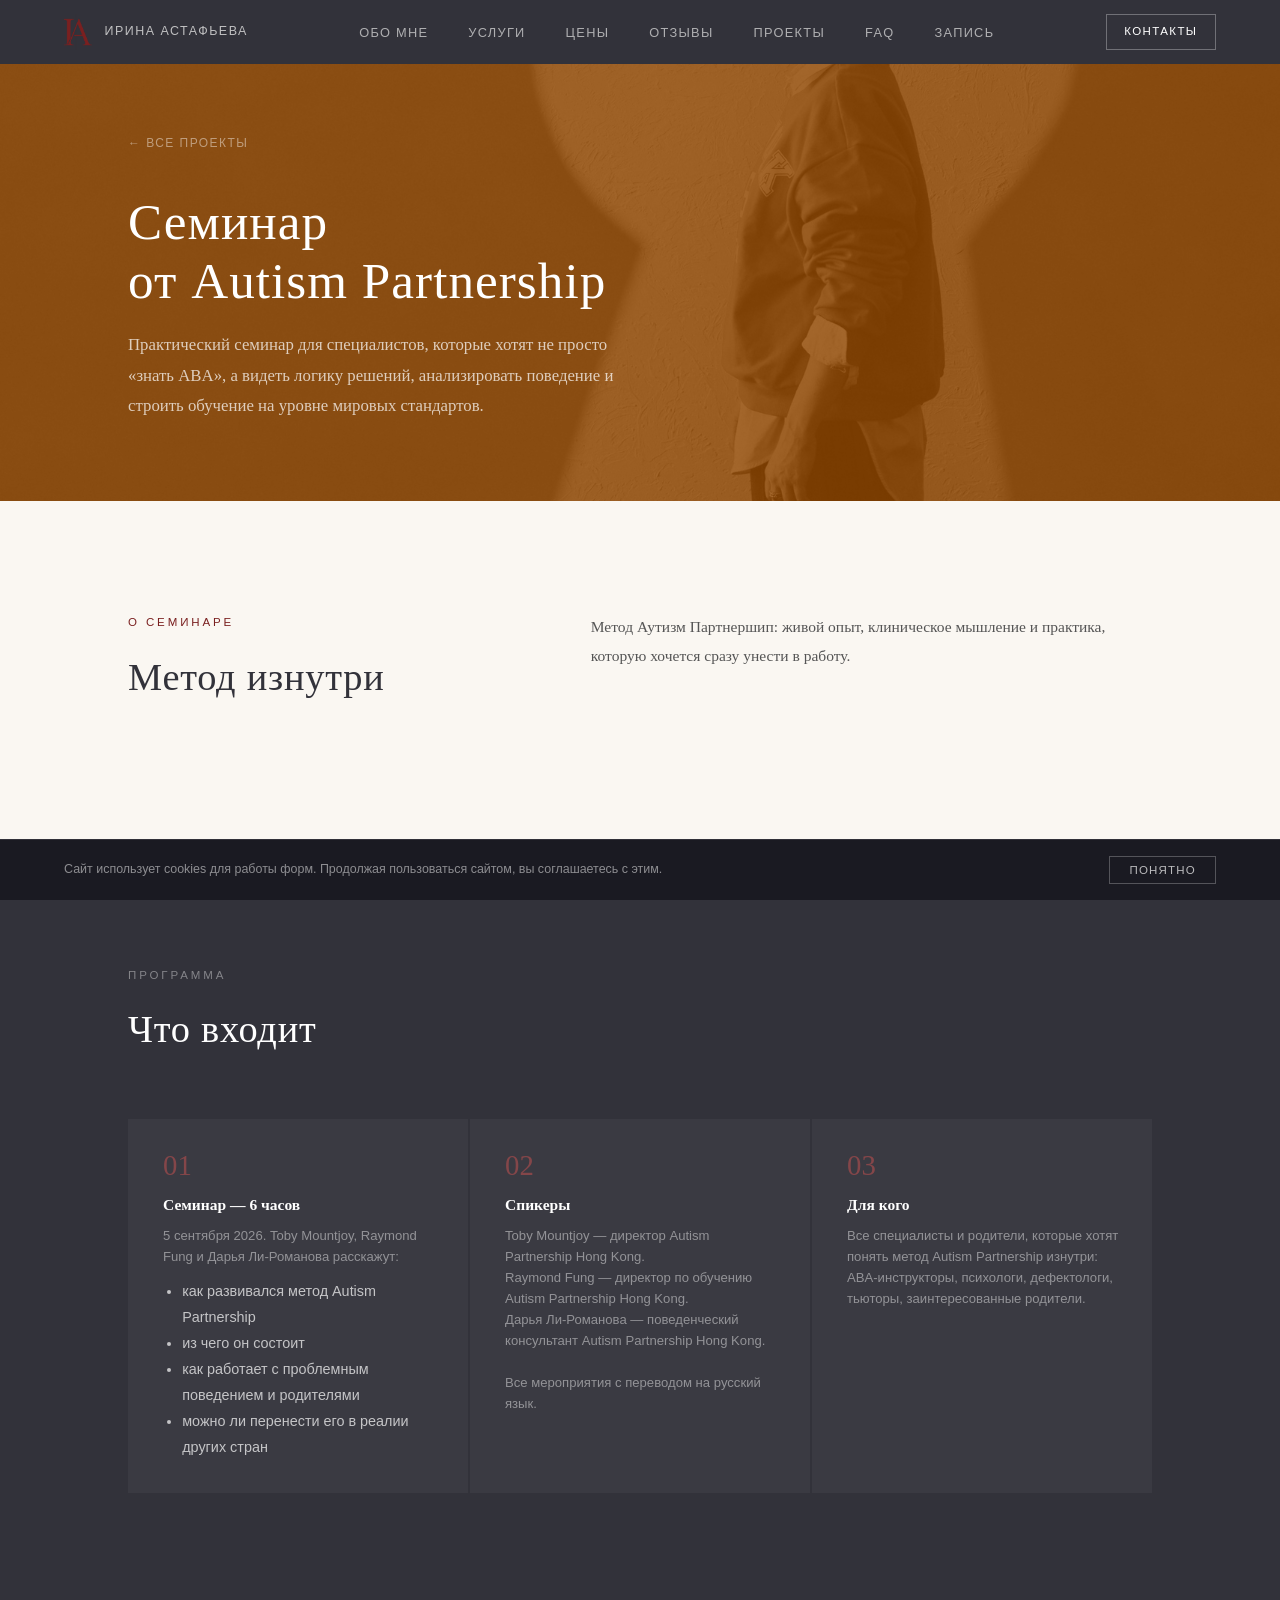
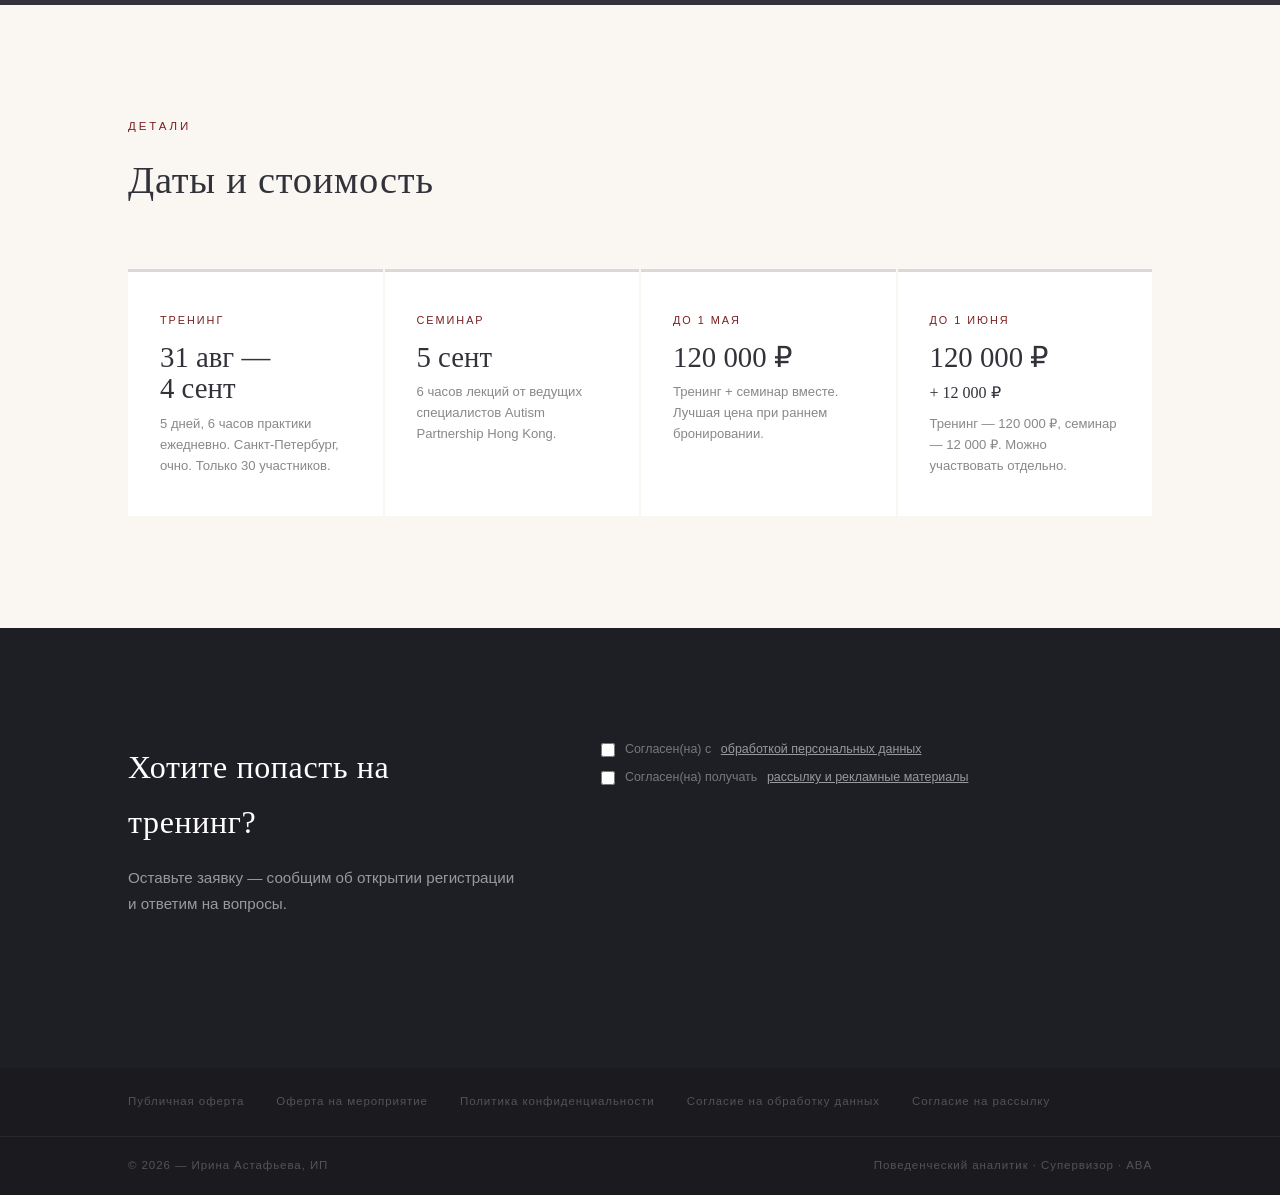
==== commit fd3a7ba8: "AP: remove training info, keep seminar only with updated texts Co-Authored-By: Claude Sonnet 4.6 <no" ====
--- a/autism-partnership-thmjay.html
+++ b/autism-partnership-thmjay.html
@@ -3,7 +3,7 @@
 <head>
   <meta charset="UTF-8" />
   <meta name="viewport" content="width=device-width, initial-scale=1.0" />
-  <title>Тренинг Autism Partnership — Ирина Астафьева</title>
+  <title>Семинар Autism Partnership — Ирина Астафьева</title>
   <link rel="icon" href="photo/Logo.png" type="image/png" />
   <link rel="stylesheet" href="style.css" />
 </head>
@@ -34,22 +34,19 @@
     <img class="bg-photo" src="photo/zamok.jpg" alt="" style="object-position:center;" />
     <div class="project-hero-content">
       <a href="projects.html" class="back-link">← Все проекты</a>
-      <p class="eyebrow">Международный тренинг · 2026</p>
-      <h1>Тренинг и Семинар<br>от Autism Partnership</h1>
-      <p>Практический интенсив от мирового лидера в области ABA. Санкт-Петербург, август–сентябрь 2026.</p>
+      <h1>Семинар<br>от Autism Partnership</h1>
+      <p>Практический семинар для специалистов, которые хотят не просто «знать ABA», а видеть логику решений, анализировать поведение и строить обучение на уровне мировых стандартов.</p>
     </div>
   </section>
 
   <!-- О проекте -->
   <section class="project-about">
     <div>
-      <p class="section-label">О тренинге</p>
-      <h2 class="section-title">Два события — один уровень</h2>
+      <p class="section-label">О семинаре</p>
+      <h2 class="section-title">Метод изнутри</h2>
     </div>
     <div class="project-about-text reveal">
-      <p>Не каждый день появляется возможность услышать о методе Autism Partnership от тех, кто работает внутри него, формирует его практику и видит, как этот подход развивается в реальной работе.</p>
-      <p>Если стажировка в Autism Partnership Hong Kong для многих остаётся сложной и далёкой целью, то сейчас появляется редкая возможность прикоснуться к этому уровню здесь, в Санкт-Петербурге. Мы привозим формат, который почти невозможно получить через лекции, вебинары или рассказы коллег.</p>
-      <p>О подходе Autism Partnership можно читать, слушать, обсуждать. Но по-настоящему понять его можно только в практике. И такая возможность есть у вас сейчас.</p>
+      <p>Метод Аутизм Партнершип: живой опыт, клиническое мышление и практика, которую хочется сразу унести в работу.</p>
     </div>
   </section>
 
@@ -60,14 +57,7 @@
     <div class="for-whom-grid">
       <div class="for-whom-item reveal">
         <div class="fw-num">01</div>
-        <h4>Тренинг — 5 дней практики</h4>
-        <p>31 августа — 4 сентября 2026.</p>
-        <p>Практическая работа с ребёнком, наблюдение за работой специалистов Autism Partnership Hong Kong, разбор профессиональных нюансов.</p>
-        <p>6 часов ежедневно. Только 30 участников — две группы по 15 человек.</p>
-      </div>
-      <div class="for-whom-item reveal">
-        <div class="fw-num">02</div>
-        <h4>Семинар — 6 часов лекций</h4>
+        <h4>Семинар — 6 часов</h4>
         <p>5 сентября 2026. Toby Mountjoy, Raymond Fung и Дарья Ли-Романова расскажут:</p>
         <ul style="margin-top:0.75rem;padding-left:1.2rem;font-family:'Arial',sans-serif;font-size:0.9rem;color:rgba(255,255,255,0.7);line-height:1.8;">
           <li>как развивался метод Autism Partnership</li>
@@ -77,14 +67,14 @@
         </ul>
       </div>
       <div class="for-whom-item reveal">
-        <div class="fw-num">03</div>
+        <div class="fw-num">02</div>
         <h4>Спикеры</h4>
         <p>Toby Mountjoy — директор Autism Partnership Hong Kong.<br>Raymond Fung — директор по обучению Autism Partnership Hong Kong.<br>Дарья Ли-Романова — поведенческий консультант Autism Partnership Hong Kong.<br><br>Все мероприятия с переводом на русский язык.</p>
       </div>
       <div class="for-whom-item reveal">
-        <div class="fw-num">04</div>
+        <div class="fw-num">03</div>
         <h4>Для кого</h4>
-        <p><strong>Тренинг:</strong> ABA-инструкторы, кураторы, супервизоры — те, кто работает непосредственно с детьми.<br><br><strong>Семинар:</strong> Все специалисты и родители, которые хотят понять метод Autism Partnership изнутри: ABA-инструкторы, психологи, дефектологи, тьюторы, заинтересованные родители.</p>
+        <p>Все специалисты и родители, которые хотят понять метод Autism Partnership изнутри: ABA-инструкторы, психологи, дефектологи, тьюторы, заинтересованные родители.</p>
       </div>
     </div>
   </section>
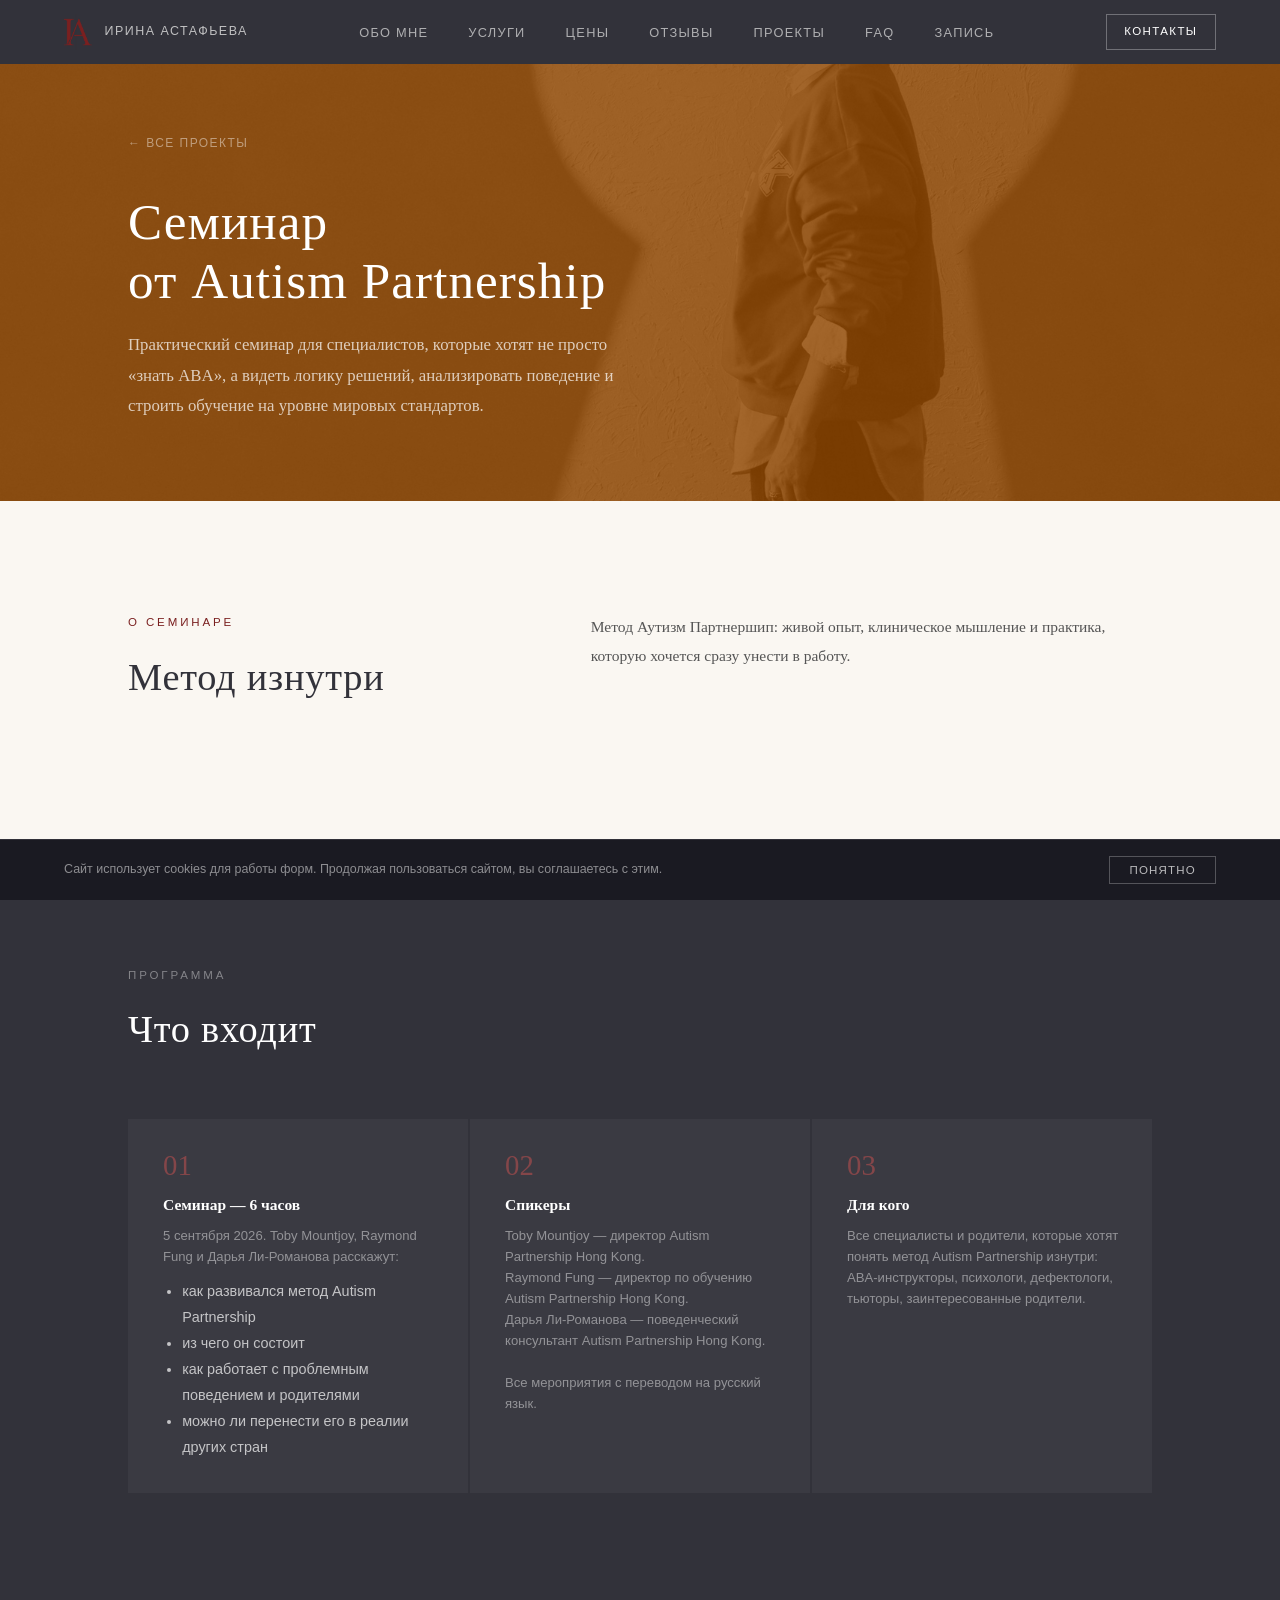
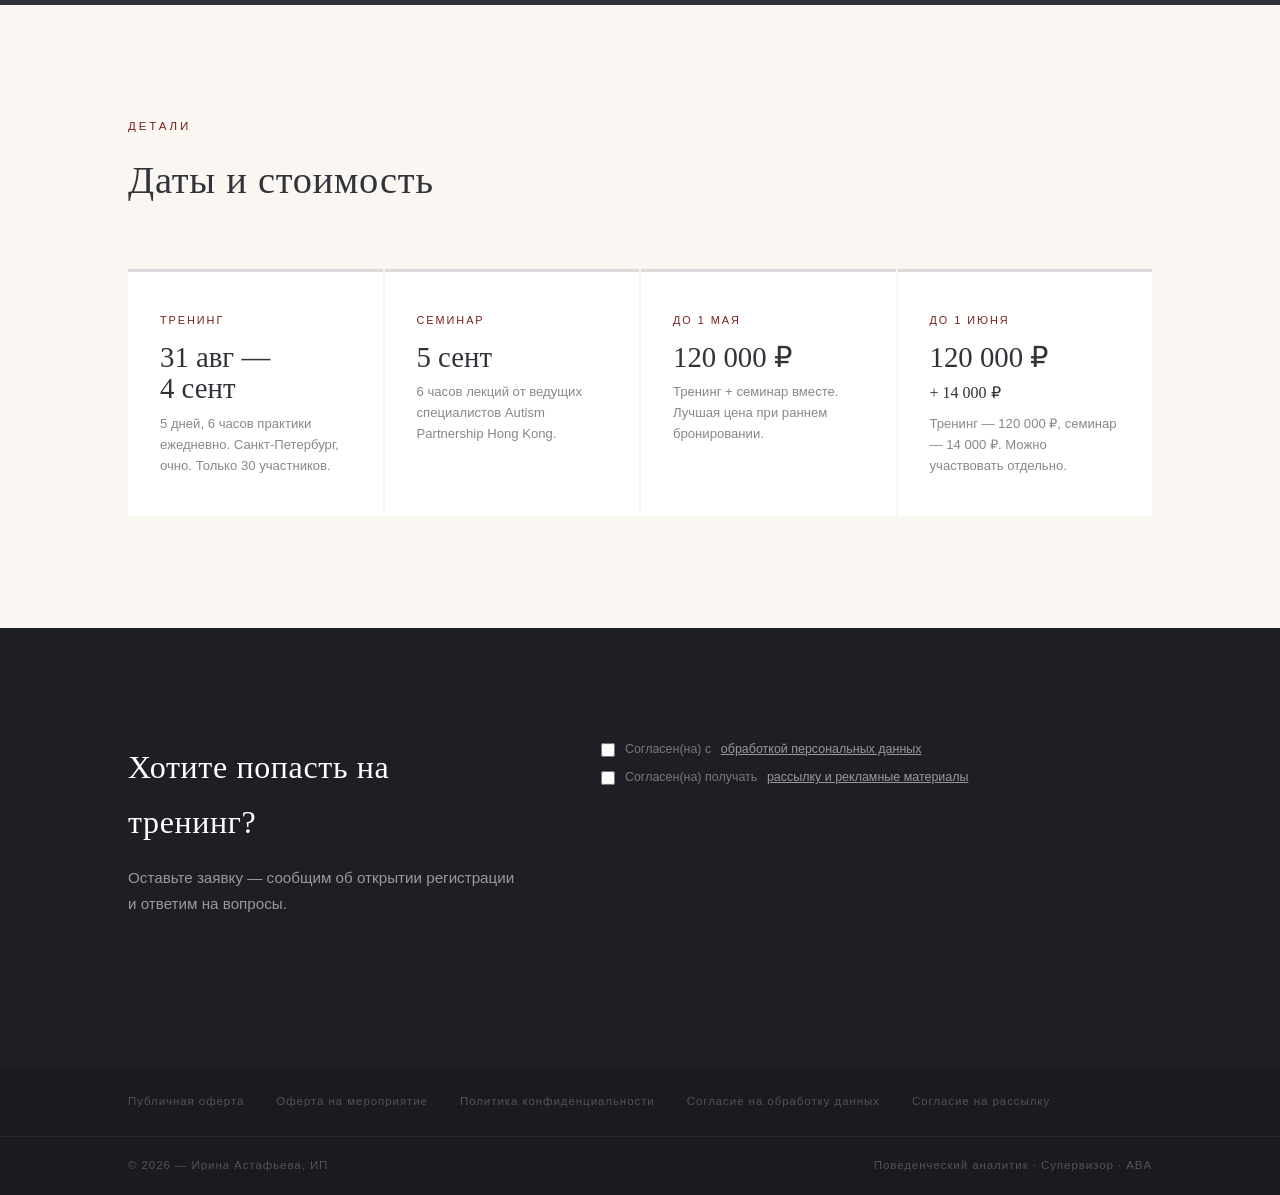
==== commit c66ec5a6: "Update seminar price to 14 000 ₽ Co-Authored-By: Claude Sonnet 4.6 <noreply@anthropic.com>" ====
--- a/autism-partnership-thmjay.html
+++ b/autism-partnership-thmjay.html
@@ -101,8 +101,8 @@
       </div>
       <div class="format-item reveal">
         <p class="f-label">До 1 июня</p>
-        <div class="f-val">120 000 ₽<br><span style="font-size:1rem">+ 12 000 ₽</span></div>
-        <p>Тренинг — 120 000 ₽, семинар — 12 000 ₽. Можно участвовать отдельно.</p>
+        <div class="f-val">120 000 ₽<br><span style="font-size:1rem">+ 14 000 ₽</span></div>
+        <p>Тренинг — 120 000 ₽, семинар — 14 000 ₽. Можно участвовать отдельно.</p>
       </div>
     </div>
   </section>
--- a/style.css
+++ b/style.css
@@ -226,6 +226,30 @@
   display: flex;
   flex-direction: column;
   justify-content: center;
+  position: relative;
+}
+
+.ibao-hero-badge {
+  position: absolute;
+  top: 1.5rem;
+  left: 1.5rem;
+  height: 140px;
+  width: auto;
+  opacity: 0.92;
+  z-index: 2;
+}
+
+@media (max-width: 1280px) {
+  .ibao-hero-badge { height: 115px; }
+}
+
+@media (max-width: 960px) {
+  .ibao-hero-badge { height: 90px; top: 1rem; left: 1rem; }
+}
+
+@media (max-width: 600px) {
+  .ibao-hero-badge { height: 70px; }
+  .hero-text .eyebrow { display: none; }
 }
 
 .hero-text .eyebrow {
@@ -2384,6 +2408,13 @@
   gap: 2px;
 }
 
+a.announce-item,
+a.announce-item:hover {
+  text-decoration: none;
+  color: inherit;
+  cursor: pointer;
+}
+
 .announce-item {
   display: grid;
   grid-template-columns: 72px 1fr auto;
